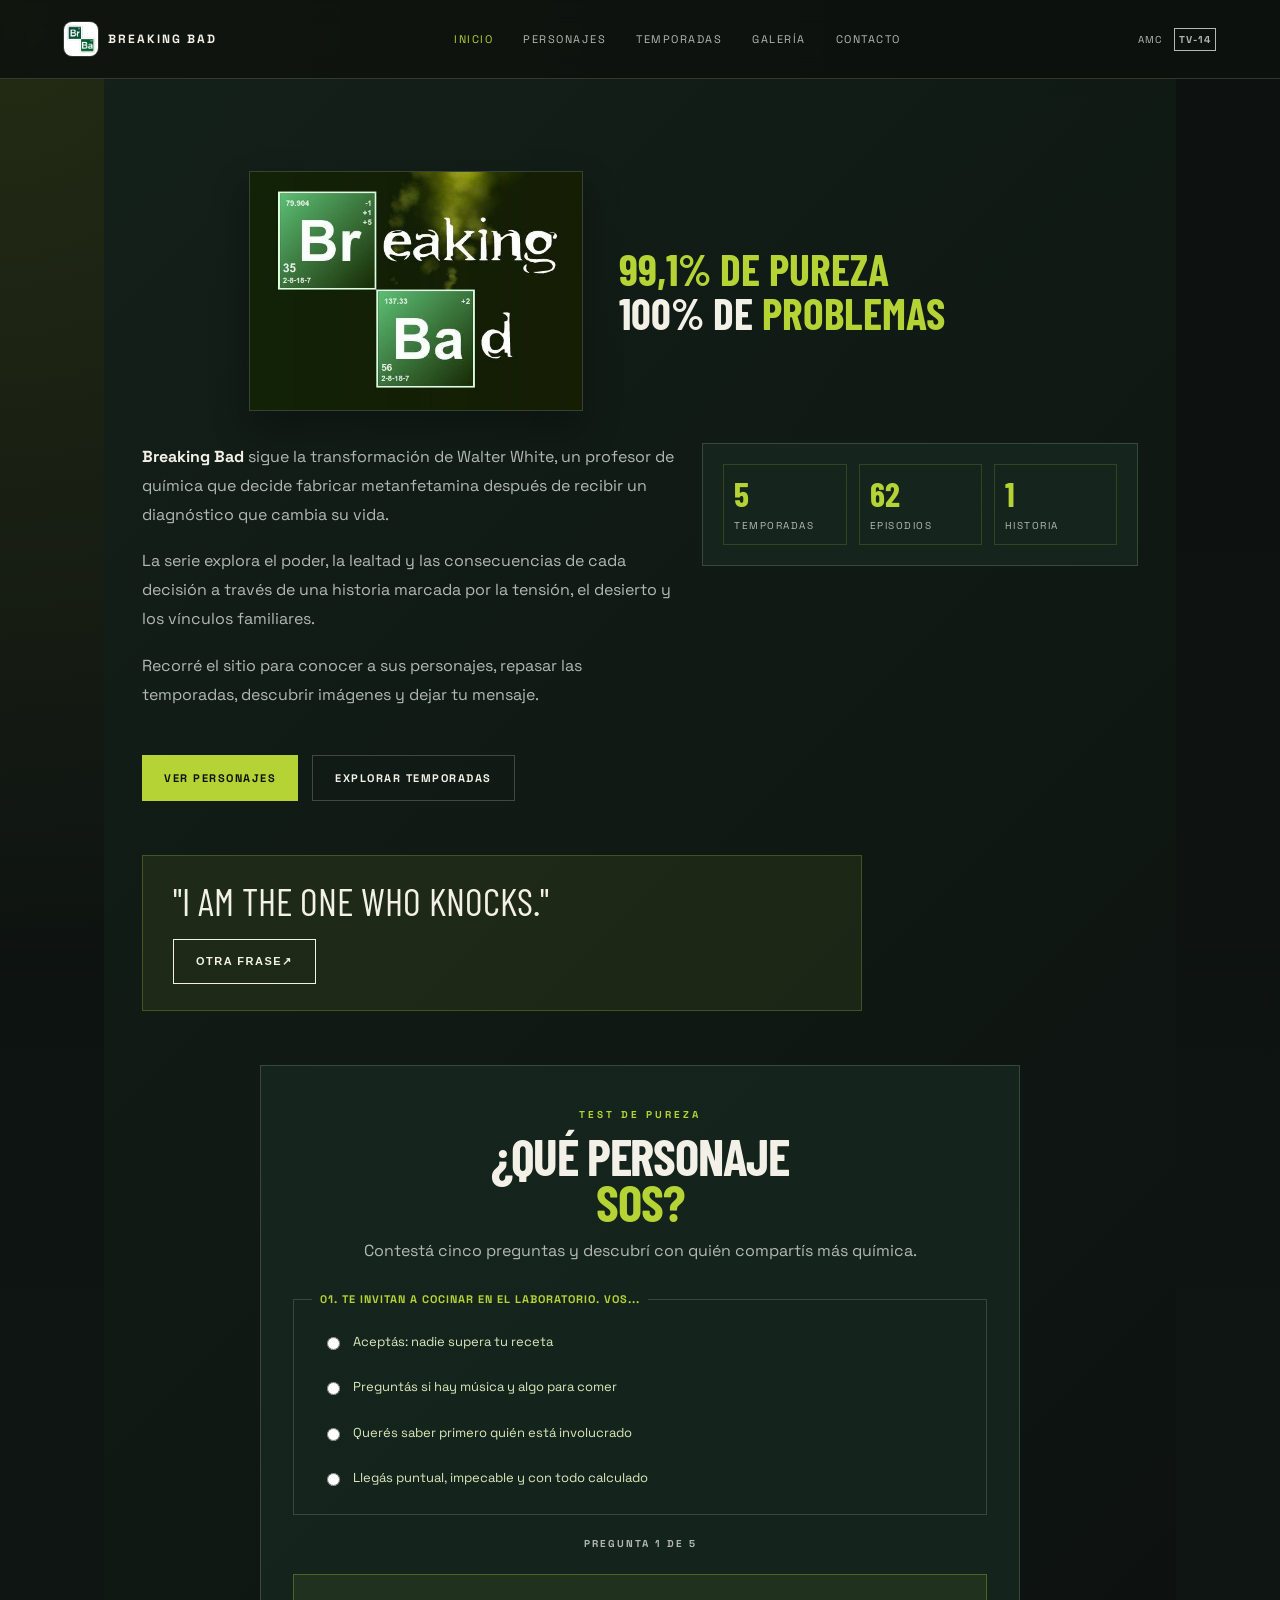
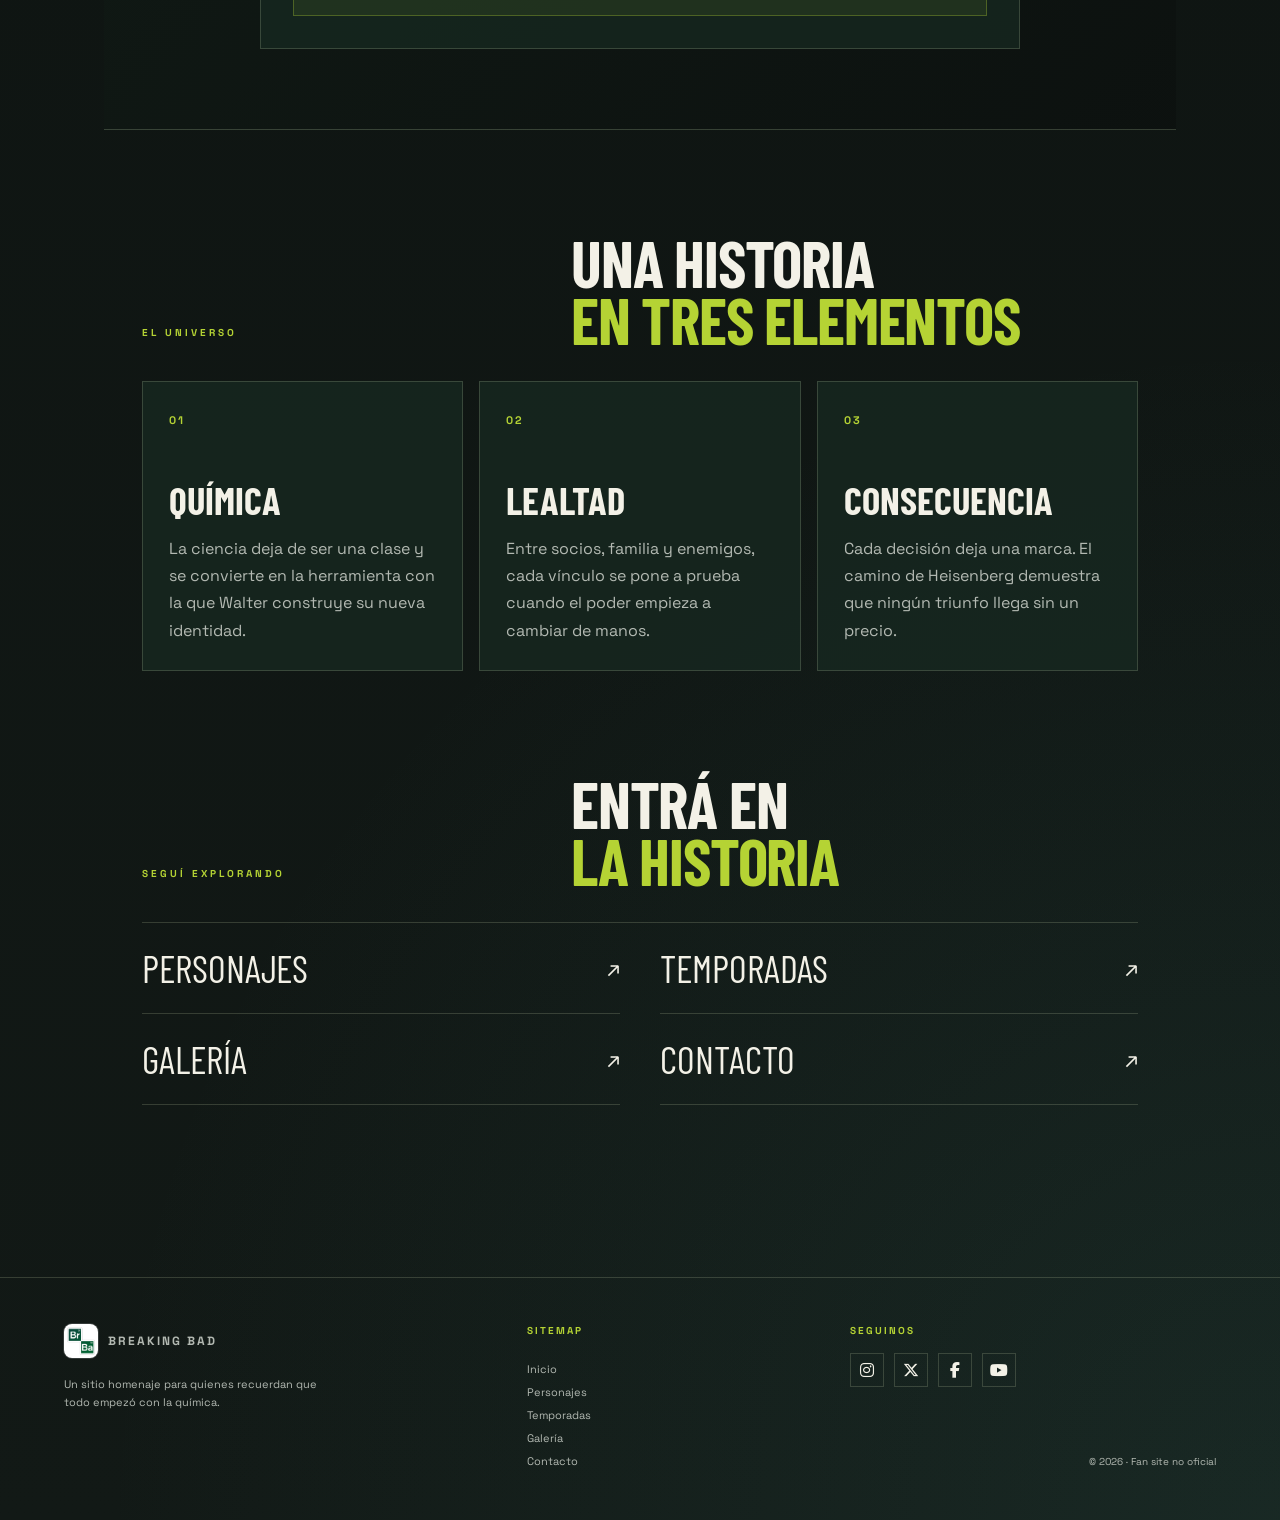
==== index.html @ 9c495417 "Actualizar sitio Breaking Bad" ====
<!DOCTYPE html>
<html lang="es">
<head>
  <meta charset="UTF-8">
  <meta name="viewport" content="width=device-width, initial-scale=1.0">
  <meta name="description" content="Sitio fan de Breaking Bad con información, temporadas y galería.">
  <title>Breaking Bad</title>
  <link rel="icon" type="image/jfif" href="img/Breaking Bad Favicon.jfif">
  <link rel="stylesheet" href="https://cdnjs.cloudflare.com/ajax/libs/font-awesome/6.5.2/css/all.min.css">
  <link rel="preconnect" href="https://fonts.googleapis.com">
  <link rel="preconnect" href="https://fonts.gstatic.com" crossorigin>
  <link href="https://fonts.googleapis.com/css2?family=Barlow+Condensed:wght@400;500;600;700;800&family=Space+Grotesk:wght@400;500;600;700&display=swap" rel="stylesheet">
  <link rel="stylesheet" href="css/style.css?v=04b9e2a">
</head>
<body>
  <header class="site-header">
    <a class="brand" href="index.html" aria-label="Breaking Bad, inicio">
      <img class="brand-mark" src="img/Breaking Bad Favicon.jfif" alt="Breaking Bad icono">
      <span>BREAKING BAD</span>
    </a>
    <nav class="main-nav" aria-label="Navegación principal">
      <a class="active" href="index.html">Inicio</a>
      <a href="personajes.html">Personajes</a>
      <a href="temporadas.html">Temporadas</a>
      <a href="galeria.html">Galería</a>
      <a href="contacto.html">Contacto</a>
    </nav>
    <span class="classification">AMC <b>TV-14</b></span>
  </header>

  <main class="page-shell">
    <section class="content-section home-intro">
      <div class="section-heading">
        <div class="home-title-row">
          <img class="home-title-logo" src="img/Breaking Bad Logo.jfif" alt="Logo de Breaking Bad">
          <div>
            <h1><span class="home-title-line home-title-accent">99,1% de pureza</span><span class="home-title-line">100% de <span>problemas</span></span></h1>
          </div>
        </div>
      </div>

      <div class="story-grid">
        <div>
          <p><strong>Breaking Bad</strong> sigue la transformación de Walter White, un profesor de química que decide fabricar metanfetamina después de recibir un diagnóstico que cambia su vida.</p>
          <p>La serie explora el poder, la lealtad y las consecuencias de cada decisión a través de una historia marcada por la tensión, el desierto y los vínculos familiares.</p>
          <p>Recorré el sitio para conocer a sus personajes, repasar las temporadas, descubrir imágenes y dejar tu mensaje.</p>
        </div>
        <div class="stats-box">
          <div><strong>5</strong><span>Temporadas</span></div>
          <div><strong>62</strong><span>Episodios</span></div>
          <div><strong>1</strong><span>Historia</span></div>
        </div>
      </div>

      <div class="hero-actions">
        <a class="button button-primary" href="personajes.html">Ver personajes</a>
        <a class="button button-secondary" href="temporadas.html">Explorar temporadas</a>
      </div>

      <div class="quote-box home-quote" aria-live="polite">
        <p id="quote-text">"I am the one who knocks."</p>
        <button class="button button-outline" id="quote-button" type="button">Otra frase <span aria-hidden="true">↗</span></button>
      </div>

      <div class="quiz-box" id="character-quiz">
        <div class="quiz-heading">
          <p class="section-label">Test de pureza</p>
          <h2>¿Qué personaje<br><em>sos?</em></h2>
          <p>Contestá cinco preguntas y descubrí con quién compartís más química.</p>
        </div>
        <form id="quiz-form">
          <fieldset class="quiz-question is-active">
            <legend>01. Te invitan a cocinar en el laboratorio. Vos...</legend>
            <label><input type="radio" name="q1" value="Walter"> Aceptás: nadie supera tu receta</label>
            <label><input type="radio" name="q1" value="Jesse"> Preguntás si hay música y algo para comer</label>
            <label><input type="radio" name="q1" value="Skyler"> Querés saber primero quién está involucrado</label>
            <label><input type="radio" name="q1" value="Gus"> Llegás puntual, impecable y con todo calculado</label>
          </fieldset>

          <fieldset class="quiz-question">
            <legend>02. La policía está cerca. Tu reacción es...</legend>
            <label><input type="radio" name="q2" value="Walter"> Improvisar una explicación brillante</label>
            <label><input type="radio" name="q2" value="Jesse"> Entrar en pánico y decir “¡correr!”</label>
            <label><input type="radio" name="q2" value="Saul"> Llamar a tu abogado de confianza</label>
            <label><input type="radio" name="q2" value="Mike"> Revisar la salida más segura</label>
          </fieldset>

          <fieldset class="quiz-question">
            <legend>03. Tu socio se manda una importante. Vos...</legend>
            <label><input type="radio" name="q3" value="Walter"> Le explicás exactamente dónde se equivocó</label>
            <label><input type="radio" name="q3" value="Jesse"> Te enojás, pero igual lo bancás</label>
            <label><input type="radio" name="q3" value="Skyler"> Le exigís que diga toda la verdad</label>
            <label><input type="radio" name="q3" value="Mike"> Decís “no más medias tintas” y actuás</label>
          </fieldset>

          <fieldset class="quiz-question">
            <legend>04. Elegí tu frase para entrar en escena...</legend>
            <label><input type="radio" name="q4" value="Walter"> “Say my name.”</label>
            <label><input type="radio" name="q4" value="Jesse"> “Yeah, science!”</label>
            <label><input type="radio" name="q4" value="Saul"> “Better call Saul.”</label>
            <label><input type="radio" name="q4" value="Gus"> “I am the one who knocks.”</label>
          </fieldset>

          <fieldset class="quiz-question">
            <legend>05. ¿Qué no puede faltar en tu día?</legend>
            <label><input type="radio" name="q5" value="Walter"> Un desafío digno de mi inteligencia</label>
            <label><input type="radio" name="q5" value="Jesse"> Un amigo que no me deje solo</label>
            <label><input type="radio" name="q5" value="Skyler"> Tener todo bajo control en casa</label>
            <label><input type="radio" name="q5" value="Mike"> Un café y cero sorpresas</label>
          </fieldset>
        </form>
        <p class="quiz-progress" id="quiz-progress">Pregunta 1 de 5</p>
        <div class="quiz-result" id="quiz-result" aria-live="polite" hidden></div>
      </div>
    </section>

    <section class="content-section home-world" aria-labelledby="world-title">
      <div class="section-heading">
        <p class="section-label">El universo</p>
        <h2 id="world-title">Una historia<br><em>en tres elementos</em></h2>
      </div>
      <div class="world-grid">
        <article class="world-card">
          <span class="world-number">01</span>
          <h3>Química</h3>
          <p>La ciencia deja de ser una clase y se convierte en la herramienta con la que Walter construye su nueva identidad.</p>
        </article>
        <article class="world-card">
          <span class="world-number">02</span>
          <h3>Lealtad</h3>
          <p>Entre socios, familia y enemigos, cada vínculo se pone a prueba cuando el poder empieza a cambiar de manos.</p>
        </article>
        <article class="world-card">
          <span class="world-number">03</span>
          <h3>Consecuencia</h3>
          <p>Cada decisión deja una marca. El camino de Heisenberg demuestra que ningún triunfo llega sin un precio.</p>
        </article>
      </div>
    </section>

    <section class="content-section home-explore" aria-labelledby="explore-title">
      <div class="section-heading">
        <p class="section-label">Seguí explorando</p>
        <h2 id="explore-title">Entrá en<br><em>la historia</em></h2>
      </div>
      <div class="explore-grid">
        <a class="explore-link" href="personajes.html"><span>Personajes</span><b aria-hidden="true">↗</b></a>
        <a class="explore-link" href="temporadas.html"><span>Temporadas</span><b aria-hidden="true">↗</b></a>
        <a class="explore-link" href="galeria.html"><span>Galería</span><b aria-hidden="true">↗</b></a>
        <a class="explore-link" href="contacto.html"><span>Contacto</span><b aria-hidden="true">↗</b></a>
      </div>
    </section>
  </main>

  <footer class="site-footer">
    <div class="footer-brand">
      <a class="brand" href="index.html"><img class="brand-mark" src="img/Breaking Bad Favicon.jfif" alt="Breaking Bad icono"><span>BREAKING BAD</span></a>
      <p>Un sitio homenaje para quienes recuerdan que todo empezó con la química.</p>
    </div>
    <nav class="footer-sitemap" aria-label="Mapa del sitio">
      <p class="footer-title">Sitemap</p>
      <a href="index.html">Inicio</a>
      <a href="personajes.html">Personajes</a>
      <a href="temporadas.html">Temporadas</a>
      <a href="galeria.html">Galería</a>
      <a href="contacto.html">Contacto</a>
    </nav>
    <div class="footer-social">
      <p class="footer-title">Seguinos</p>
      <div class="social-links">
        <a href="https://www.instagram.com/" aria-label="Instagram" target="_blank" rel="noreferrer"><i class="fa-brands fa-instagram" aria-hidden="true"></i></a>
        <a href="https://x.com/" aria-label="X" target="_blank" rel="noreferrer"><i class="fa-brands fa-x-twitter" aria-hidden="true"></i></a>
        <a href="https://www.facebook.com/" aria-label="Facebook" target="_blank" rel="noreferrer"><i class="fa-brands fa-facebook-f" aria-hidden="true"></i></a>
        <a href="https://www.youtube.com/" aria-label="YouTube" target="_blank" rel="noreferrer"><i class="fa-brands fa-youtube" aria-hidden="true"></i></a>
      </div>
    </div>
    <small>© 2026 · Fan site no oficial</small>
  </footer>
  <script src="js/base.js"></script>
</body>
</html>
---- css/style.css ----
:root {
	--ink: #0d120f;
	--forest: #132019;
	--panel: #182a22;
	--acid: #b5d334;
	--yellow: #e0b943;
	--teal: #4b9b8c;
	--copper: #bd7048;
	--mint: #dce8ba;
	--paper: #f3f1e7;
	--muted: #b3b9b2;
	--line: rgba(220, 232, 186, .18);
	--shadow: rgba(0, 0, 0, .35);
}

* { box-sizing: border-box; }
html { scroll-behavior: smooth; }
body {
	margin: 0;
	font-family: "Space Grotesk", sans-serif;
	background:
		radial-gradient(circle at top left, rgba(181, 211, 52, .14), transparent 28%),
		radial-gradient(circle at bottom right, rgba(75, 155, 140, .12), transparent 35%),
		linear-gradient(180deg, #0c110f 0%, #121916 100%);
	color: var(--paper);
}
a { color: inherit; text-decoration: none; }
img { max-width: 100%; display: block; }
.site-header {
	position: sticky;
	top: 0;
	z-index: 10;
	display: flex;
	align-items: center;
	justify-content: space-between;
	padding: 22px 5vw;
	background: rgba(13, 18, 15, .86);
	backdrop-filter: blur(12px);
	border-bottom: 1px solid var(--line);
}
.brand { display: flex; align-items: center; gap: 10px; font-size: 12px; font-weight: 700; letter-spacing: 2px; }
.brand-mark {
	display: block;
	width: 34px;
	height: 34px;
	object-fit: cover;
	border-radius: 8px;
	box-shadow: 0 0 0 1px rgba(255,255,255,.15);
	background: var(--acid);
}
.main-nav { display: flex; gap: 30px; align-items: center; }
.main-nav a {
	color: var(--muted);
	font-size: 11px;
	text-transform: uppercase;
	letter-spacing: 1.5px;
	transition: .2s ease;
}
.main-nav a:hover, .main-nav .active { color: var(--acid); }
.classification {
	color: var(--muted);
	font-size: 10px;
	letter-spacing: 1px;
}
.classification b {
	padding: 4px;
	margin-left: 8px;
	border: 1px solid var(--muted);
}
.page-shell {
	max-width: 1200px;
	margin: 0 auto;
	padding: 0 5vw 80px;
}
.hero {
	display: grid;
	grid-template-columns: 1.5fr .8fr;
	gap: 34px;
	align-items: center;
	padding: 72px 0 60px;
	min-height: 70vh;
}
.home-hero {
	position: relative;
	overflow: hidden;
	background: linear-gradient(135deg, rgba(18, 25, 22, 0.78), rgba(18, 25, 22, 0.42));
	border: 1px solid var(--line);
	padding: 52px 38px;
	margin-top: 34px;
	box-shadow: 0 30px 60px rgba(0, 0, 0, .2);
}
.home-hero::before {
	content: "";
	position: absolute;
	inset: 0;
	background: url("../img/Breaking Bad Logo.jfif") center/cover no-repeat;
	opacity: .45;
	mix-blend-mode: screen;
}
.home-hero > * { position: relative; z-index: 1; }
.hero-copy-block { max-width: 640px; }
.eyebrow, .section-label {
	display: flex;
	align-items: center;
	gap: 12px;
	color: var(--acid);
	font-size: 10px;
	font-weight: 700;
	letter-spacing: 3px;
	text-transform: uppercase;
}
.eyebrow span, .section-label span {
	display: inline-block;
	width: 34px;
	height: 1px;
	background: var(--acid);
}
.hero-logo {
	max-width: 520px;
	margin: 18px 0 10px;
	filter: drop-shadow(0 12px 22px rgba(181, 211, 52, .18));
}
h1, h2, h3 { margin: 0; font-family: "Barlow Condensed", sans-serif; text-transform: uppercase; }
h1 {
	font-size: clamp(44px, 6vw, 78px);
	line-height: .9;
	letter-spacing: -1.5px;
	margin-bottom: 14px;
}
h2 {
	font-size: clamp(42px, 5vw, 74px);
	line-height: .9;
	letter-spacing: -1.2px;
}
.lead {
	max-width: 560px;
	color: var(--mint);
	font-size: 17px;
	line-height: 1.7;
	margin: 0;
}
.hero-actions { display: flex; flex-wrap: wrap; gap: 14px; margin-top: 28px; }
.button {
	display: inline-flex;
	align-items: center;
	justify-content: center;
	padding: 15px 22px;
	font-size: 11px;
	font-weight: 700;
	letter-spacing: 1.5px;
	text-transform: uppercase;
	transition: .22s ease;
}
.button-primary { background: var(--acid); color: var(--ink); }
.button-primary:hover { background: var(--paper); transform: translateY(-2px); }
.button-secondary {
	background: transparent;
	color: var(--paper);
	border: 1px solid rgba(255,255,255,.2);
}
.button-secondary:hover { border-color: var(--acid); color: var(--acid); }
.hero-panel {
	display: grid;
	gap: 16px;
}
.panel-badge {
	display: flex;
	flex-direction: column;
	padding: 18px 20px;
	width: fit-content;
	background: rgba(181, 211, 52, .08);
	border: 1px solid rgba(181, 211, 52, .4);
	color: var(--acid);
	font-family: "Barlow Condensed", sans-serif;
	font-size: 40px;
	line-height: .9;
	transform: rotate(-8deg);
}
.panel-badge span {
	font-size: 10px;
	letter-spacing: 3px;
	text-transform: uppercase;
	margin-top: 8px;
}
.panel-card {
	padding: 22px 20px;
	background: rgba(19, 32, 25, .86);
	border: 1px solid var(--line);
	box-shadow: 0 18px 35px rgba(0,0,0,.18);
}
.panel-kicker {
	margin: 0 0 10px;
	color: var(--acid);
	font-size: 10px;
	letter-spacing: 2px;
	text-transform: uppercase;
}
.panel-card p:last-child {
	margin: 0;
	color: var(--muted);
	line-height: 1.7;
}
.content-section {
	padding: 92px 0 0;
}
.section-heading {
	display: grid;
	grid-template-columns: 1fr 1.4fr;
	align-items: end;
	gap: 24px;
	margin-bottom: 32px;
}
.section-heading h2 { margin-top: 12px; }
.contact-form-section .section-heading {
	display: block;
	text-align: center;
}
.contact-form-section .section-label {
	justify-content: center;
}
.contact-form-section .section-heading h2 {
	max-width: 760px;
	margin-right: auto;
	margin-left: auto;
}
.home-intro {
	position: relative;
	overflow: hidden;
	padding: 92px 38px 80px;
	background: linear-gradient(135deg, rgba(19, 32, 25, .96), rgba(12, 17, 15, .96));
	border-bottom: 1px solid var(--line);
}
.home-intro > * { position: relative; z-index: 1; }
.home-intro .section-heading {
	display: block;
	max-width: 100%;
}
.home-intro h1 {
	max-width: 760px;
}
.home-title-row {
	display: flex;
	align-items: center;
	justify-content: center;
	gap: 36px;
	width: fit-content;
	max-width: 1120px;
	margin: 0 auto;
}
.home-title-row > div { min-width: 0; flex: 0 1 520px; }
.home-title-logo {
	width: min(420px, 40vw);
	height: 240px;
	object-fit: cover;
	border: 1px solid var(--line);
	box-shadow: 0 18px 35px rgba(0, 0, 0, .3);
}
.home-title-row h1 {
	color: var(--paper);
	margin: 0;
	max-width: 520px;
	font-size: clamp(34px, 3.4vw, 50px);
	line-height: 1.02;
	letter-spacing: 0;
}
.home-title-line {
	display: block;
}
.home-title-accent,
.home-title-line span {
	color: var(--acid);
}
.home-quote {
	max-width: 720px;
	margin-top: 54px;
}
.home-quote p {
	margin-bottom: 22px;
}
.quiz-box {
	max-width: 760px;
	margin: 54px auto 0;
	padding: 32px;
	background: rgba(24, 42, 34, .7);
	border: 1px solid var(--line);
}
.quiz-heading {
	margin-bottom: 28px;
	text-align: center;
}
.quiz-heading .section-label {
	justify-content: center;
}
.quiz-heading h2 {
	margin: 12px 0;
	font-size: clamp(34px, 4vw, 52px);
}
.quiz-heading > p:last-child {
	margin: 0;
	color: var(--muted);
	line-height: 1.7;
}
.quiz-question {
	display: none;
	gap: 9px;
	margin: 0 0 22px;
	padding: 18px;
	border: 1px solid var(--line);
}
.quiz-question.is-active {
	display: grid;
}
.quiz-question legend {
	padding: 0 8px;
	color: var(--acid);
	font-size: 11px;
	font-weight: 700;
	letter-spacing: 1px;
	text-transform: uppercase;
}
.quiz-question label {
	display: flex;
	align-items: center;
	gap: 10px;
	padding: 9px 10px;
	color: var(--mint);
	font-size: 13px;
	line-height: 1.4;
	cursor: pointer;
}
.quiz-question label:hover {
	background: rgba(181, 211, 52, .08);
	color: var(--paper);
}
.quiz-question input {
	accent-color: var(--acid);
}
.quiz-box > .button {
	border: 0;
}
.quiz-progress {
	margin: 0;
	color: var(--muted);
	font-size: 10px;
	font-weight: 700;
	letter-spacing: 2px;
	text-align: center;
	text-transform: uppercase;
}
.quiz-result {
	display: grid;
	gap: 8px;
	margin-top: 24px;
	padding: 20px;
	background: rgba(181, 211, 52, .08);
	border: 1px solid rgba(181, 211, 52, .3);
	text-align: center;
}
.quiz-result img {
	width: 180px;
	height: 220px;
	margin: 0 auto 8px;
	object-fit: cover;
	border: 1px solid var(--line);
	box-shadow: 0 18px 35px rgba(0, 0, 0, .3);
}
.quiz-result strong {
	color: var(--acid);
	font-family: "Barlow Condensed", sans-serif;
	font-size: 34px;
	text-transform: uppercase;
}
.quiz-result span {
	color: var(--mint);
	line-height: 1.6;
}
.quiz-result .button {
	justify-self: center;
	margin-top: 10px;
}
em { color: var(--acid); font-style: normal; }
.home-world, .home-explore { padding-left: 38px; padding-right: 38px; }
.world-grid { display: grid; grid-template-columns: repeat(3, minmax(0, 1fr)); gap: 16px; }
.world-card { min-height: 250px; padding: 26px; background: rgba(24, 42, 34, .7); border: 1px solid var(--line); transition: border-color .22s ease, transform .22s ease; }
.world-card:hover { border-color: var(--acid); transform: translateY(-3px); }
.world-number { color: var(--acid); font-size: 11px; font-weight: 700; letter-spacing: 2px; }
.world-card h3 { margin: 48px 0 12px; font-size: clamp(30px, 3vw, 44px); }
.world-card p { margin: 0; color: var(--muted); line-height: 1.7; }
.home-explore { padding-bottom: 92px; }
.explore-grid { display: grid; grid-template-columns: repeat(2, minmax(0, 1fr)); border-top: 1px solid var(--line); }
.explore-link { display: flex; align-items: center; justify-content: space-between; padding: 22px 0; border-bottom: 1px solid var(--line); color: var(--paper); font-family: "Barlow Condensed", sans-serif; font-size: clamp(28px, 3vw, 40px); text-transform: uppercase; transition: color .2s ease, padding .2s ease; }
.explore-link:nth-child(odd) { margin-right: 20px; }
.explore-link:nth-child(even) { margin-left: 20px; }
.explore-link:hover { padding-left: 10px; color: var(--acid); }
.explore-link b { font-family: "Space Grotesk", sans-serif; font-size: 22px; font-weight: 400; }
.story-grid {
	display: grid;
	grid-template-columns: 1.1fr .9fr;
	gap: 28px;
	align-items: start;
}
.story-grid p {
	margin: 0 0 18px;
	color: var(--muted);
	line-height: 1.8;
}
.story-grid strong { color: var(--paper); }
.contact-intro-section .section-heading {
	display: block;
	text-align: center;
}
.contact-intro-section .section-label {
	justify-content: center;
}
.contact-intro-section .story-grid {
	display: flex;
	flex-direction: column;
	align-items: center;
	text-align: center;
}
.contact-intro-section .story-grid > div:first-child {
	max-width: 760px;
}
.contact-stats {
	grid-template-columns: repeat(2, minmax(0, 1fr));
	width: min(100%, 420px);
	margin: 0 auto;
}
.contact-intro-section .contact-stats {
	grid-template-columns: repeat(2, minmax(0, 1fr));
}
.contact-stats div {
	min-width: 0;
	align-items: stretch;
	text-align: left;
}
.contact-stats div:last-child {
	align-items: flex-end;
	text-align: right;
}
.contact-form-section {
	padding-bottom: 92px;
}
.contact-form {
	max-width: 760px;
	margin-right: auto;
	margin-left: auto;
	padding: 28px;
	background: rgba(24, 42, 34, .7);
	border: 1px solid var(--line);
}
.form-fields {
	display: grid;
	gap: 10px;
}
.form-fields label {
	margin-top: 10px;
	color: var(--acid);
	font-size: 10px;
	font-weight: 700;
	letter-spacing: 1.5px;
	text-transform: uppercase;
}
.form-fields input,
.form-fields select,
.form-fields textarea {
	width: 100%;
	padding: 14px 15px;
	border: 1px solid var(--line);
	border-radius: 0;
	background: rgba(13, 18, 15, .8);
	color: var(--paper);
	font: inherit;
	font-size: 13px;
}
.form-fields input::placeholder,
.form-fields textarea::placeholder {
	color: rgba(179, 185, 178, .7);
}
.form-fields input:focus,
.form-fields select:focus,
.form-fields textarea:focus {
	outline: 1px solid var(--acid);
	border-color: var(--acid);
}
.form-fields textarea {
	resize: vertical;
}
.contact-form .button {
	margin-top: 24px;
	border: 0;
}
.stats-box {
	display: grid;
	grid-template-columns: repeat(3, minmax(0,1fr));
	gap: 12px;
	padding: 20px;
	background: rgba(24, 42, 34, .7);
	border: 1px solid var(--line);
}
.stats-box div {
	display: flex;
	flex-direction: column;
	align-items: flex-start;
	gap: 8px;
	padding: 12px 10px;
	border: 1px solid rgba(181, 211, 52, .18);
}
.stats-box strong {
	color: var(--acid);
	font-family: "Barlow Condensed", sans-serif;
	font-size: 34px;
	line-height: 1;
}
.stats-box span {
	color: var(--muted);
	font-size: 10px;
	letter-spacing: 1.5px;
	text-transform: uppercase;
}
.season-nav {
	display: flex;
	flex-wrap: wrap;
	gap: 12px;
	margin: 42px 0 28px;
}
.season-tab {
	font-family: inherit;
	padding: 13px 16px;
	border: 1px solid var(--line);
	background: transparent;
	color: var(--muted);
	font-size: 11px;
	font-weight: 700;
	letter-spacing: 1px;
	text-transform: uppercase;
	cursor: pointer;
	transition: .22s ease;
}
.season-tab:hover,
.season-tab:focus-visible,
.season-tab.active {
	border-color: var(--acid);
	background: var(--acid);
	color: var(--ink);
}
.season-panel {
	display: grid;
	grid-template-rows: 0fr;
	overflow: hidden;
	scroll-margin-top: 110px;
	transition: grid-template-rows .45s ease;
}
.season-panel.is-open {
	grid-template-rows: 1fr;
}
.season-panel-content {
	min-height: 0;
	width: 100%;
}
.season-entry {
	padding: 28px;
	background: rgba(24, 42, 34, .72);
	border: 1px solid var(--line);
	margin: 0;
}
.season-entry:hover {
	border-color: var(--acid);
	background: rgba(35, 57, 43, .88);
}
.season-entry h3 {
	margin: 10px 0 12px;
	font-size: clamp(28px, 3vw, 42px);
}
.season-entry p:last-child {
	max-width: 850px;
	margin: 0;
	color: var(--muted);
	line-height: 1.8;
}
.episode-grid {
	display: grid;
	grid-template-columns: repeat(2, minmax(0, 1fr));
	gap: 12px;
	margin-top: 28px;
}
.episode-card {
	padding: 18px;
	background: rgba(13, 18, 15, .42);
	border-left: 2px solid rgba(181, 211, 52, .35);
}
.episode-card span {
	color: var(--acid);
	font-size: 10px;
	font-weight: 700;
	letter-spacing: 1.5px;
	text-transform: uppercase;
}
.episode-card h4 {
	margin: 9px 0 7px;
	font-family: "Barlow Condensed", sans-serif;
	font-size: 25px;
	line-height: 1;
	text-transform: uppercase;
}
.episode-card p {
	margin: 0;
	color: var(--muted);
	font-size: 12px;
	line-height: 1.6;
}
.gallery-intro {
	max-width: 760px;
	margin: 0 0 34px;
	color: var(--muted);
	line-height: 1.8;
}
.gallery-intro strong { color: var(--paper); }
.gallery-grid {
	display: grid;
	grid-template-columns: repeat(4, minmax(0, 1fr));
	grid-auto-rows: 190px;
	gap: 14px;
}
.gallery-item {
	position: relative;
	min-width: 0;
	padding: 0;
	overflow: hidden;
	border: 1px solid var(--line);
	background: var(--panel);
	cursor: pointer;
	text-align: left;
}
.gallery-item-wide { grid-column: span 2; }
.gallery-item-tall { grid-row: span 2; }
.gallery-item::after {
	content: "";
	position: absolute;
	inset: 0;
	background: linear-gradient(180deg, transparent 45%, rgba(10, 16, 14, .86));
	transition: background .25s ease;
}
.gallery-item img {
	width: 100%;
	height: 100%;
	object-fit: contain;
	background: var(--ink);
	filter: grayscale(.35);
	transition: transform .45s ease, filter .45s ease;
}
.gallery-item:hover img, .gallery-item:focus-visible img {
	filter: grayscale(0);
	transform: scale(1.06);
}
.gallery-item:focus-visible { outline: 2px solid var(--acid); outline-offset: 3px; }
.lightbox {
	position: fixed;
	inset: 0;
	z-index: 30;
	display: grid;
	grid-template-columns: 70px minmax(0, 1fr) 70px;
	align-items: center;
	gap: 20px;
	padding: 40px 5vw;
	background: rgba(7, 11, 9, .94);
}
body.lightbox-open { overflow: hidden; }
.lightbox[hidden] { display: none; }
.lightbox-figure { grid-column: 2; margin: 0; text-align: center; }
.lightbox-figure img { width: auto; max-width: 100%; height: auto; max-height: 78vh; object-fit: contain; margin: auto; }
.lightbox-figure figcaption { margin-top: 16px; color: var(--paper); font-family: "Barlow Condensed", sans-serif; font-size: 28px; text-transform: uppercase; }
.lightbox-control, .lightbox-close {
	display: grid;
	place-items: center;
	width: 46px;
	height: 46px;
	border: 1px solid var(--line);
	background: rgba(24, 42, 34, .8);
	color: var(--paper);
	cursor: pointer;
	transition: border-color .2s ease, color .2s ease, background .2s ease;
}
.lightbox-control:hover, .lightbox-close:hover { border-color: var(--acid); background: var(--acid); color: var(--ink); }
.lightbox-prev { grid-column: 1; grid-row: 1; }
.lightbox-next { grid-column: 3; grid-row: 1; }
.lightbox-close { position: absolute; top: 24px; right: 5vw; }
.character-grid {
	display: grid;
	grid-template-columns: repeat(4, minmax(0, 1fr));
	gap: 16px;
}
.character-card {
	position: relative;
	height: 390px;
	overflow: hidden;
	background: var(--panel);
}
.character-card img {
	height: 100%;
	width: 100%;
	object-fit: cover;
	filter: grayscale(1);
	opacity: .72;
	transition: .45s ease;
}
.character-card:hover img { filter: grayscale(0); opacity: .9; transform: scale(1.04); }
.character-card:hover .card-overlay h3 { color: var(--acid); }
.character-card:hover .card-overlay p { color: var(--paper); }
.character-card::after {
	content: "";
	position: absolute;
	inset: 0;
	background: linear-gradient(180deg, transparent 38%, rgba(10, 16, 14, .94));
}
.card-overlay {
	position: absolute;
	bottom: 20px;
	left: 20px;
	right: 20px;
	z-index: 1;
}
.card-overlay span {
	color: var(--acid);
	font-size: 10px;
	letter-spacing: 2px;
	text-transform: uppercase;
}
.card-overlay h3 {
	font-size: clamp(30px, 3vw, 42px);
	line-height: .92;
	margin: 12px 0 10px;
}
.card-overlay p {
	margin: 0;
	color: var(--mint);
	font-size: 12px;
	line-height: 1.5;
}
.quote-section {
	display: grid;
	grid-template-columns: .9fr 1.1fr;
	gap: 28px;
	align-items: center;
	padding: 92px 0 48px;
}
.quote-section .section-label { color: var(--acid); }
.quote-box {
	padding: 26px 30px;
	background: rgba(181, 211, 52, 0.08);
	border: 1px solid rgba(181, 211, 52, .25);
}
.quote-box p {
	margin: 0 0 18px;
	font-family: "Barlow Condensed", sans-serif;
	font-size: clamp(26px, 3vw, 42px);
	line-height: 1;
	text-transform: uppercase;
}
.button-outline {
	border: 1px solid var(--paper);
	background: transparent;
	color: var(--paper);
}
.button-outline:hover {
	background: var(--paper);
	color: var(--ink);
}
.site-footer {
	display: grid;
	grid-template-columns: 1.5fr 1fr .7fr auto;
	gap: 42px;
	align-items: start;
	padding: 46px 5vw 52px;
	border-top: 1px solid var(--line);
	color: var(--muted);
}
.footer-brand p { max-width: 260px; margin: 18px 0 0; font-size: 11px; line-height: 1.6; }
.footer-title { margin: 0 0 16px; color: var(--acid); font-size: 10px; font-weight: 700; letter-spacing: 2px; text-transform: uppercase; }
.footer-sitemap { display: grid; gap: 9px; }
.footer-sitemap a { width: fit-content; font-size: 11px; transition: color .2s ease; }
.footer-sitemap a:hover { color: var(--acid); }
.social-links { display: flex; gap: 10px; }
.social-links a { display: grid; place-items: center; width: 34px; height: 34px; border: 1px solid var(--line); color: var(--paper); transition: border-color .2s ease, color .2s ease, transform .2s ease; }
.social-links a:hover { border-color: var(--acid); color: var(--acid); transform: translateY(-2px); }
.site-footer small { align-self: end; font-size: 10px; white-space: nowrap; }

@media (max-width: 900px) {
	.hero { grid-template-columns: 1fr; }
	.character-grid { grid-template-columns: repeat(2, minmax(0,1fr)); }
	.quote-section, .story-grid, .section-heading { grid-template-columns: 1fr; }
	.world-grid { grid-template-columns: 1fr; }
	.site-footer { grid-template-columns: 1fr 1fr; }
	.site-footer small { grid-column: 1 / -1; }
	.episode-grid { grid-template-columns: 1fr; }
	.gallery-grid { grid-template-columns: repeat(2, minmax(0, 1fr)); grid-auto-rows: 180px; }
	.gallery-item-wide { grid-column: span 2; }
	.lightbox { grid-template-columns: 44px minmax(0, 1fr) 44px; gap: 10px; padding: 30px 5vw; }
}

@media (max-width: 760px) {
	.site-header { padding: 18px 6vw; }
	.main-nav { display: none; }
	.classification { font-size: 8px; }
	.page-shell { padding: 0 6vw 60px; }
	.home-intro {
		padding: 58px 18px 54px;
	}
	.home-title-row { flex-direction: column; align-items: center; gap: 18px; }
	.home-title-logo { width: min(360px, 100%); height: auto; object-fit: contain; }
	.hero { padding-top: 32px; }
	.hero-logo { display: none; }
	.hero-actions { flex-direction: column; align-items: flex-start; }
	.stats-box { grid-template-columns: 1fr; }
	.character-grid { grid-template-columns: 1fr; }
	.character-card { height: 280px; }
	.home-world, .home-explore { padding-left: 18px; padding-right: 18px; }
	.explore-grid { grid-template-columns: 1fr; }
	.explore-link:nth-child(odd), .explore-link:nth-child(even) { margin-left: 0; margin-right: 0; }
	.site-footer { grid-template-columns: 1fr; gap: 28px; }
	.site-footer small { grid-column: auto; }
	.gallery-grid { grid-template-columns: 1fr; grid-auto-rows: 240px; }
	.gallery-item-wide, .gallery-item-tall { grid-column: auto; grid-row: auto; }
	.lightbox { grid-template-columns: 1fr 1fr; align-items: end; padding: 70px 6vw 30px; }
	.lightbox-figure { grid-column: 1 / -1; grid-row: 1; align-self: center; }
	.lightbox-prev { grid-column: 1; grid-row: 2; }
	.lightbox-next { grid-column: 2; grid-row: 2; justify-self: end; }
	.lightbox-close { right: 6vw; }
}
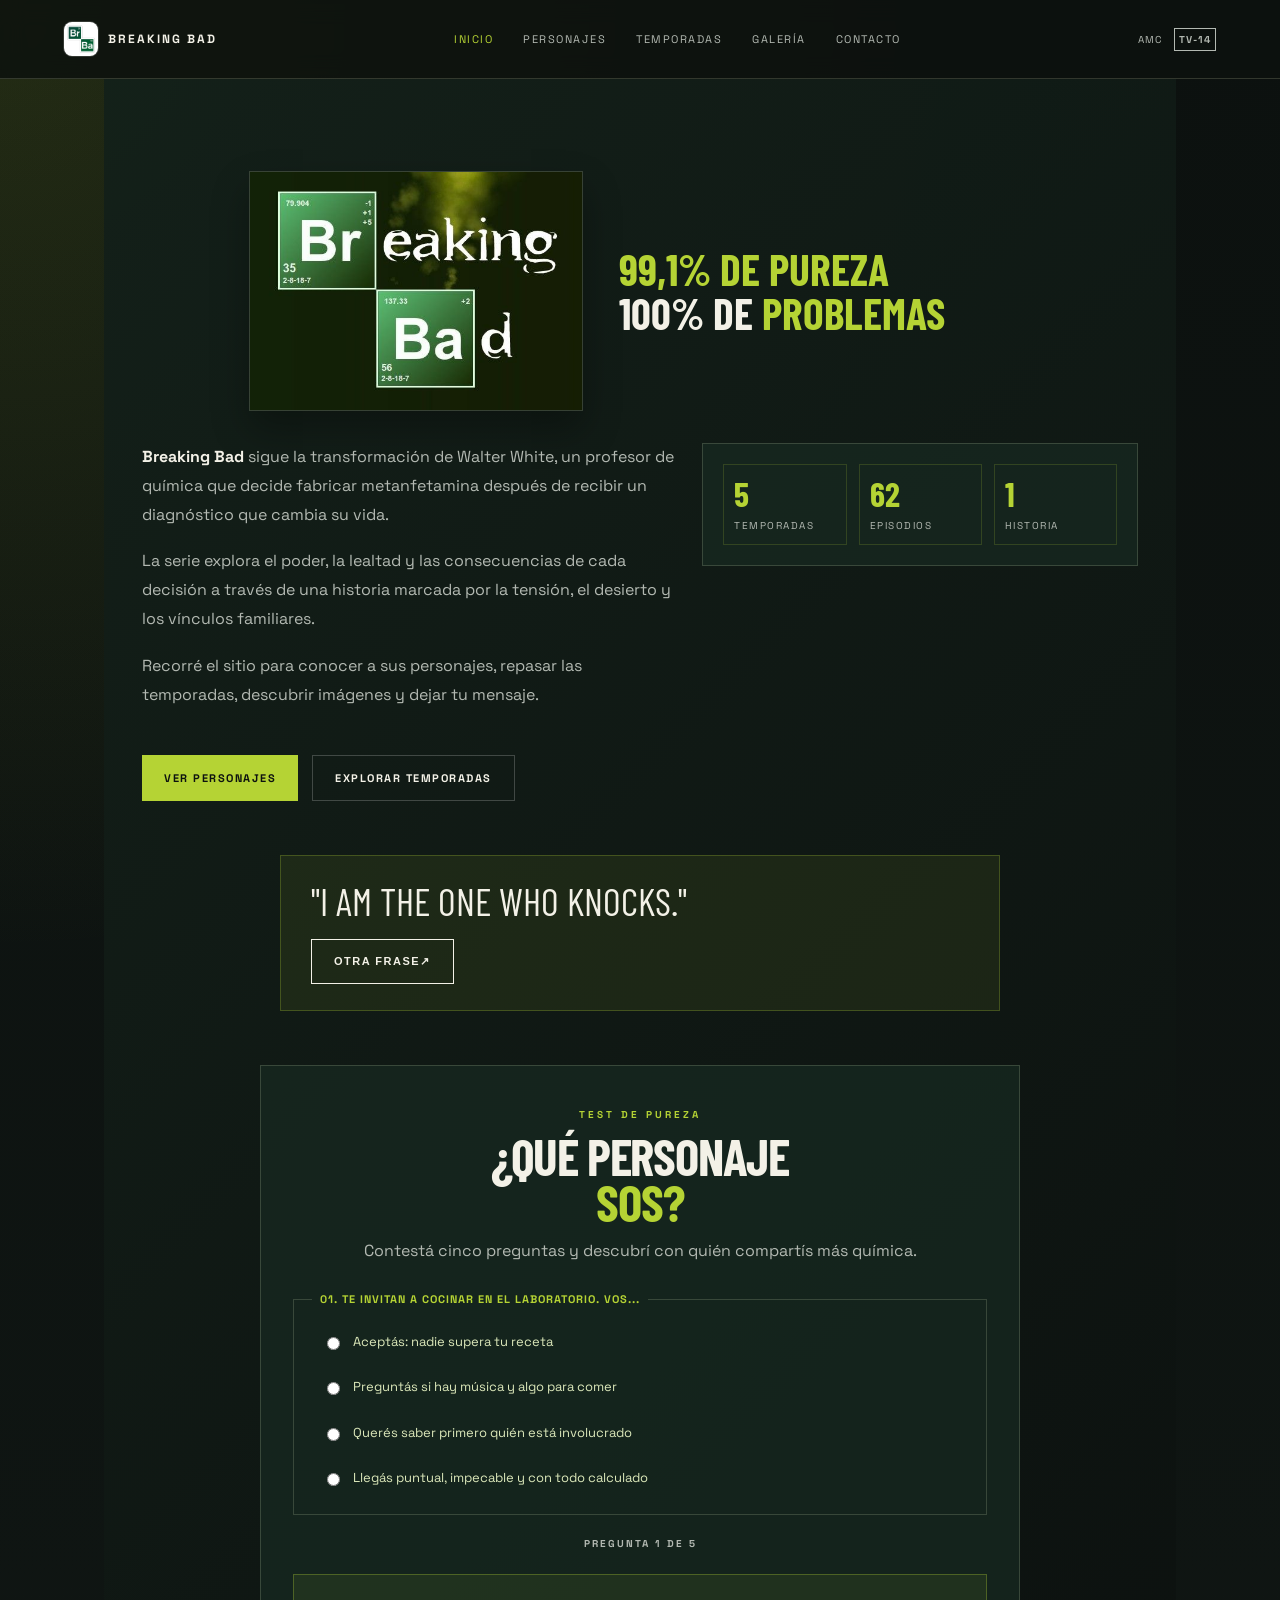
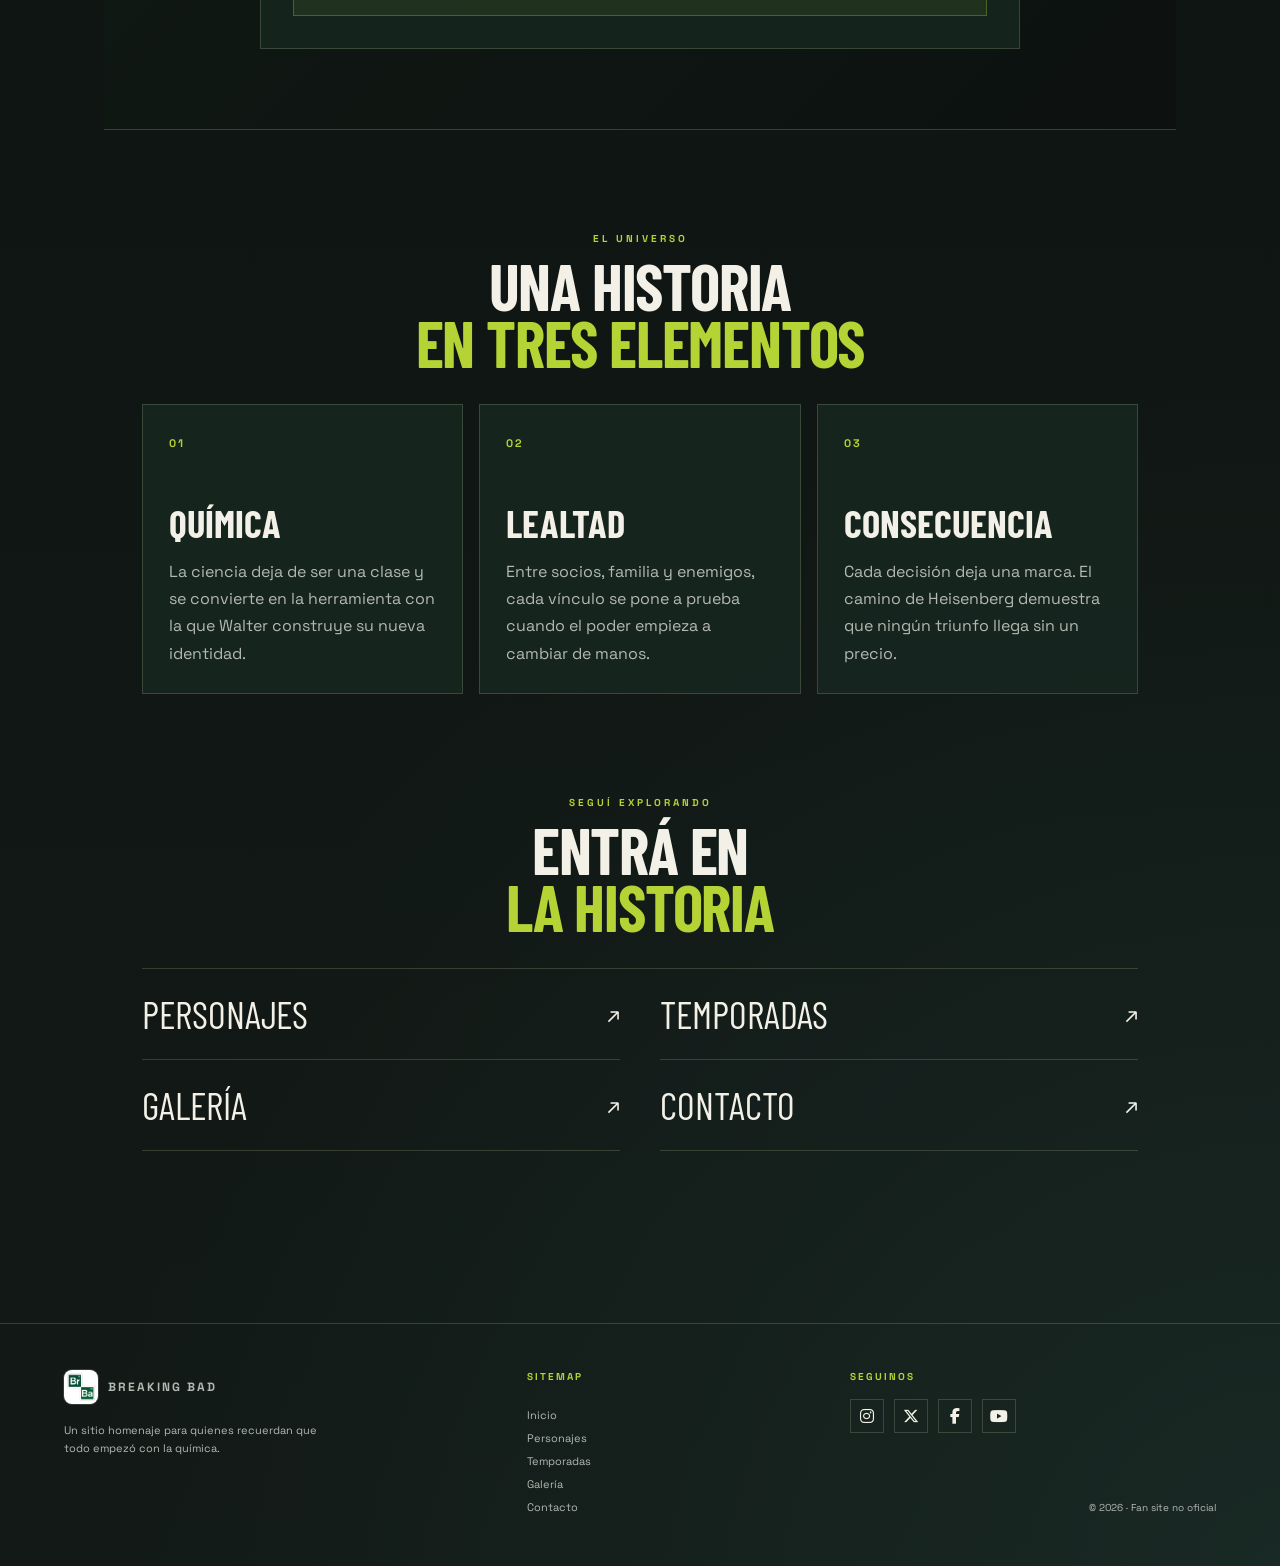
==== commit 42a3d9bb: "Actualizar version de estilos publicados" ====
--- a/index.html
+++ b/index.html
@@ -10,7 +10,7 @@
   <link rel="preconnect" href="https://fonts.googleapis.com">
   <link rel="preconnect" href="https://fonts.gstatic.com" crossorigin>
   <link href="https://fonts.googleapis.com/css2?family=Barlow+Condensed:wght@400;500;600;700;800&family=Space+Grotesk:wght@400;500;600;700&display=swap" rel="stylesheet">
-  <link rel="stylesheet" href="css/style.css?v=04b9e2a">
+  <link rel="stylesheet" href="css/style.css?v=b5649c9">
 </head>
 <body>
   <header class="site-header">
@@ -176,6 +176,6 @@
     </div>
     <small>© 2026 · Fan site no oficial</small>
   </footer>
-  <script src="js/base.js"></script>
+  <script src="js/base.js?v=9c49541"></script>
 </body>
 </html>
--- a/css/style.css
+++ b/css/style.css
@@ -272,7 +272,7 @@
 }
 .home-quote {
 	max-width: 720px;
-	margin-top: 54px;
+	margin: 54px auto 0;
 }
 .home-quote p {
 	margin-bottom: 22px;
@@ -380,6 +380,20 @@
 }
 em { color: var(--acid); font-style: normal; }
 .home-world, .home-explore { padding-left: 38px; padding-right: 38px; }
+.home-world .section-heading {
+	display: block;
+	text-align: center;
+}
+.home-world .section-label {
+	justify-content: center;
+}
+.home-explore .section-heading {
+	display: block;
+	text-align: center;
+}
+.home-explore .section-label {
+	justify-content: center;
+}
 .world-grid { display: grid; grid-template-columns: repeat(3, minmax(0, 1fr)); gap: 16px; }
 .world-card { min-height: 250px; padding: 26px; background: rgba(24, 42, 34, .7); border: 1px solid var(--line); transition: border-color .22s ease, transform .22s ease; }
 .world-card:hover { border-color: var(--acid); transform: translateY(-3px); }
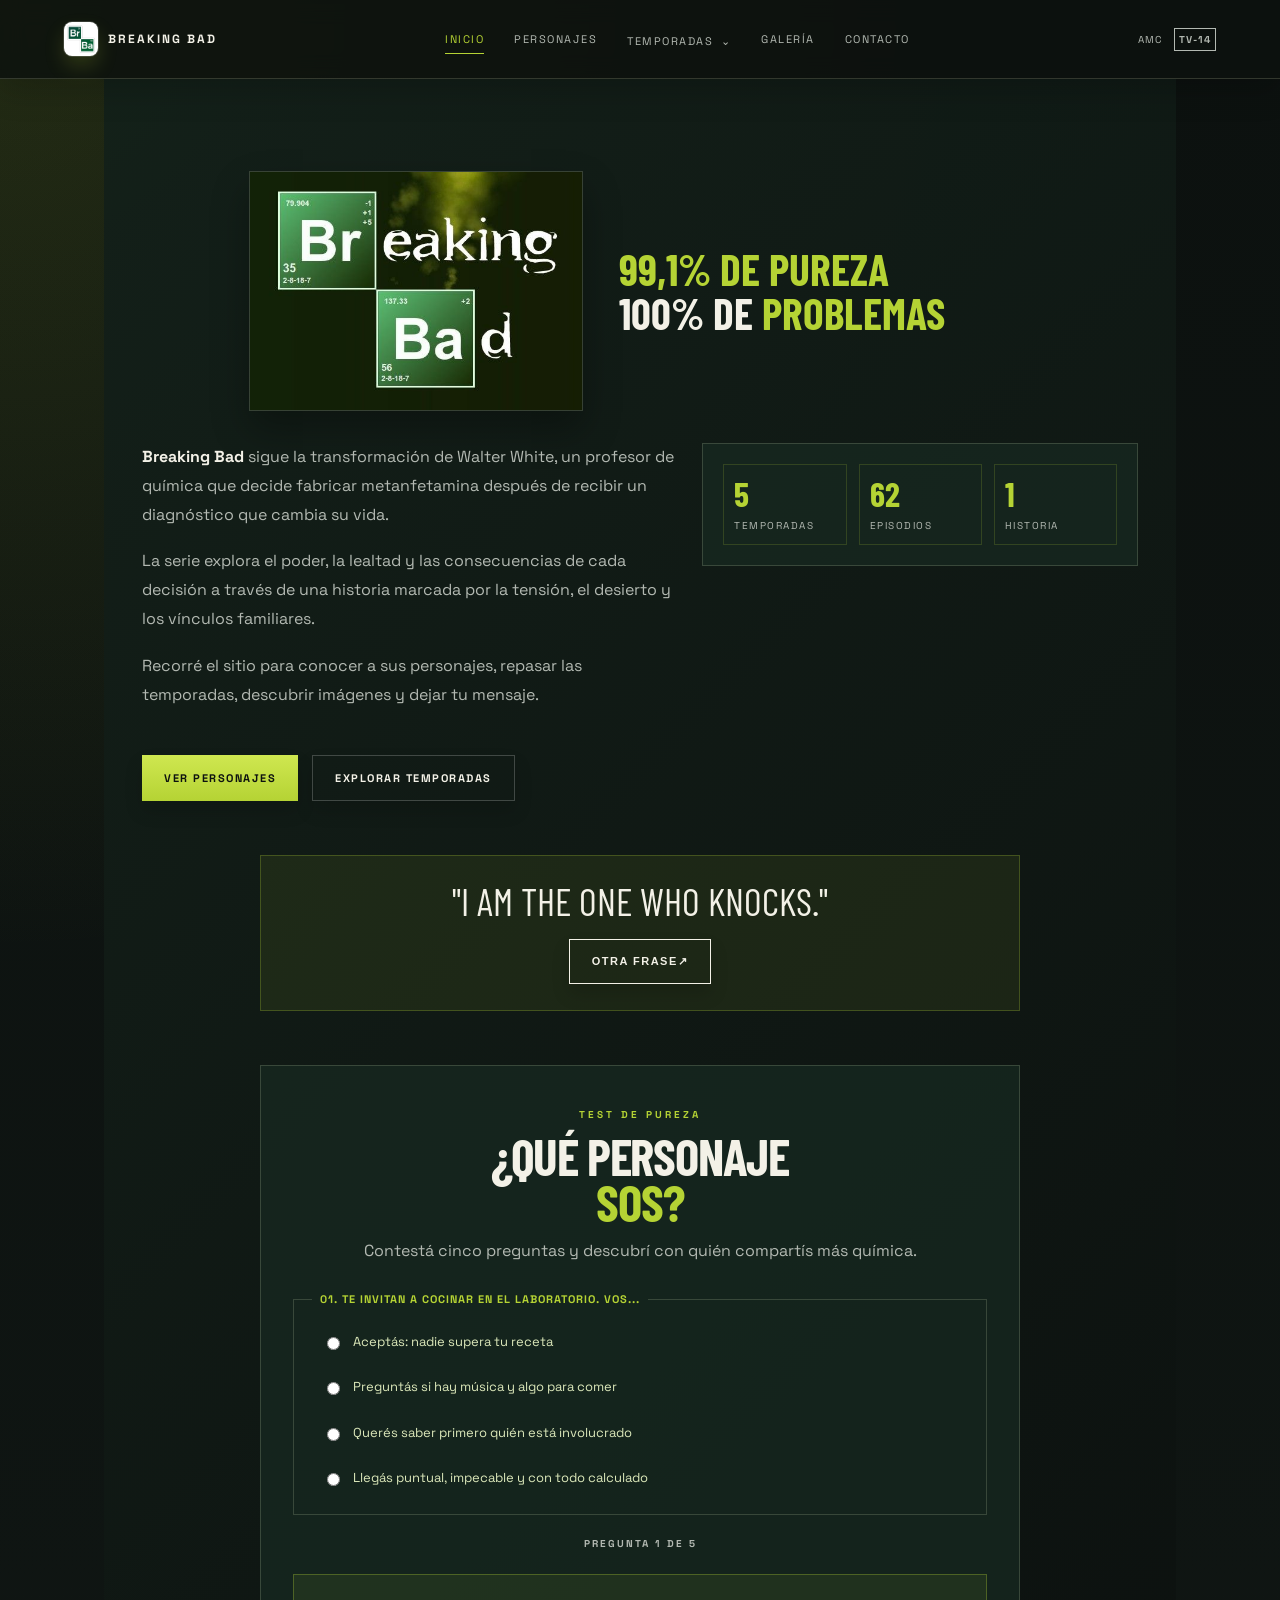
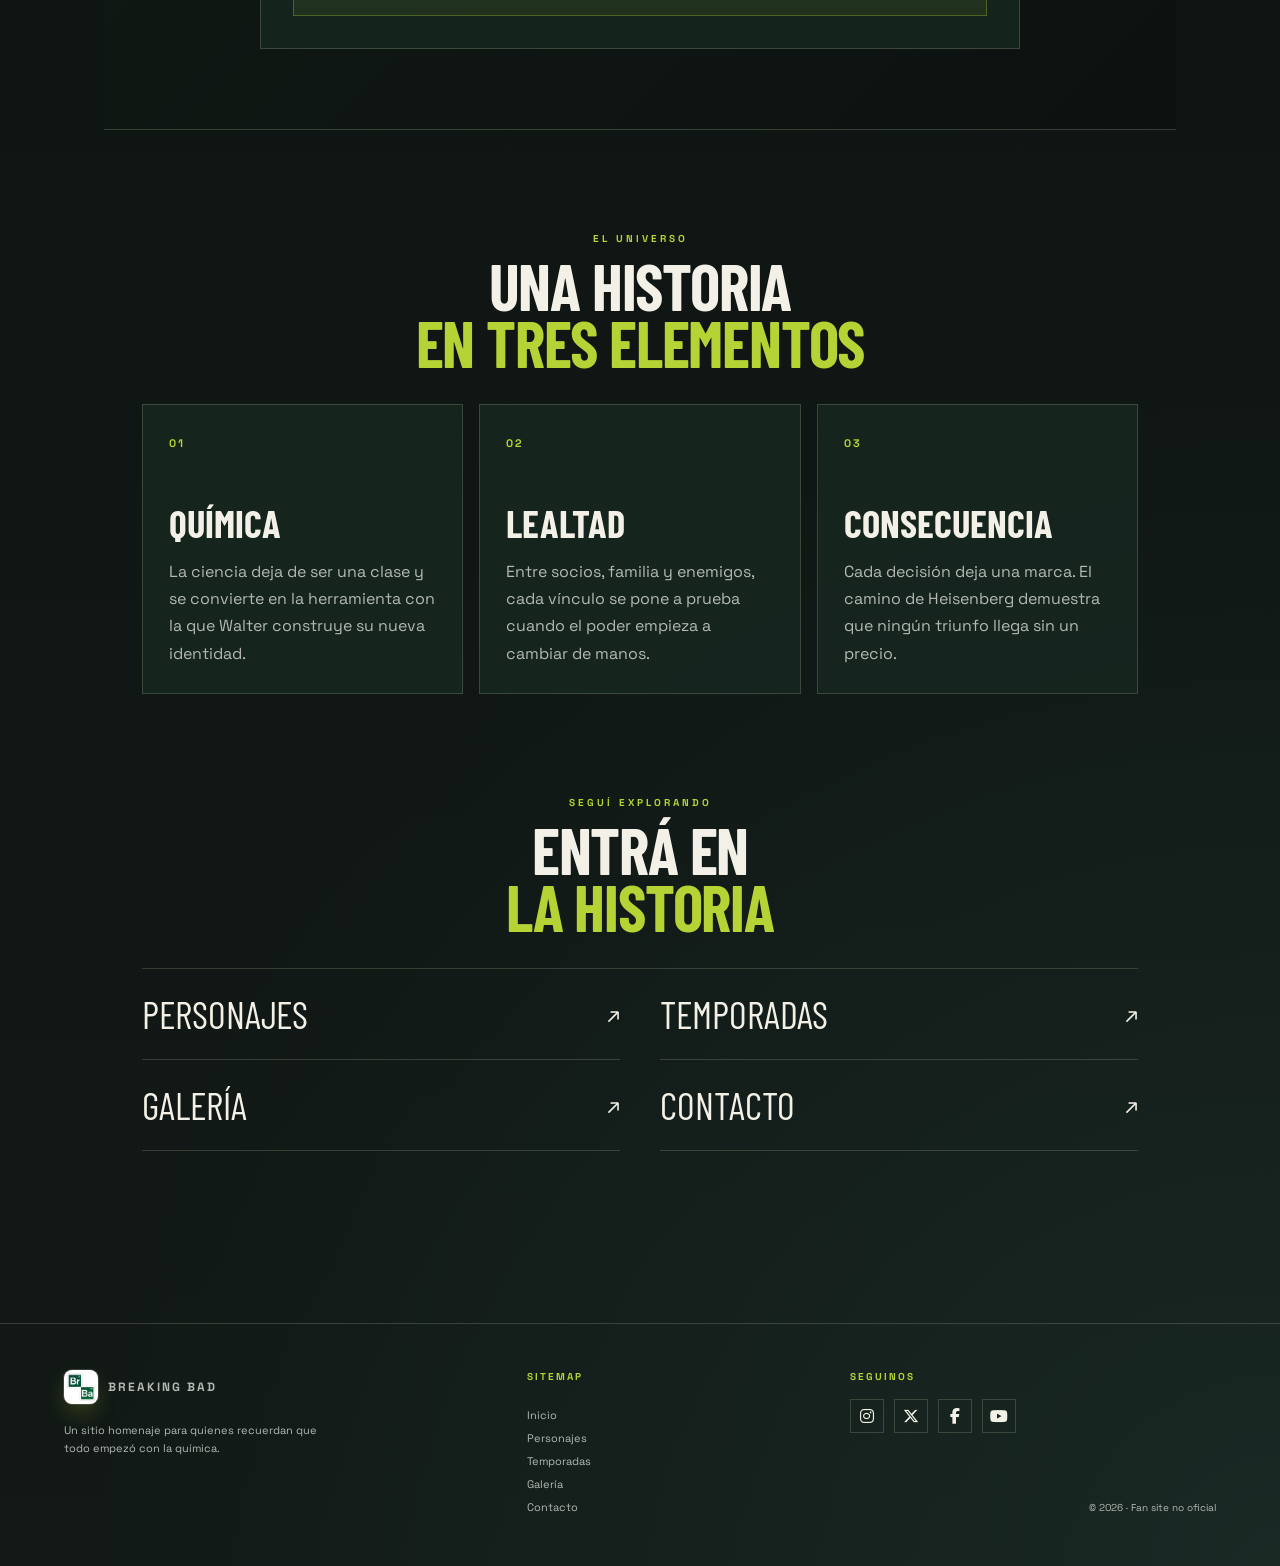
==== commit 11738dcf: "Agregar submenu de temporadas" ====
--- a/index.html
+++ b/index.html
@@ -18,10 +18,24 @@
       <img class="brand-mark" src="img/Breaking Bad Favicon.jfif" alt="Breaking Bad icono">
       <span>BREAKING BAD</span>
     </a>
-    <nav class="main-nav" aria-label="Navegación principal">
+    <button class="main-nav-toggle" type="button" aria-expanded="false" aria-controls="main-nav" aria-label="Abrir menú">
+      <span></span>
+      <span></span>
+      <span></span>
+    </button>
+    <nav class="main-nav" id="main-nav" aria-label="Navegación principal">
       <a class="active" href="index.html">Inicio</a>
       <a href="personajes.html">Personajes</a>
-      <a href="temporadas.html">Temporadas</a>
+      <div class="nav-dropdown">
+        <button class="nav-dropdown-toggle" type="button" aria-expanded="false" aria-haspopup="true">Temporadas <span aria-hidden="true">⌄</span></button>
+        <div class="nav-submenu">
+          <a href="temporadas.html?temporada=1">Temporada 1</a>
+          <a href="temporadas.html?temporada=2">Temporada 2</a>
+          <a href="temporadas.html?temporada=3">Temporada 3</a>
+          <a href="temporadas.html?temporada=4">Temporada 4</a>
+          <a href="temporadas.html?temporada=5">Temporada 5</a>
+        </div>
+      </div>
       <a href="galeria.html">Galería</a>
       <a href="contacto.html">Contacto</a>
     </nav>
--- a/css/style.css
+++ b/css/style.css
@@ -23,6 +23,7 @@
 		radial-gradient(circle at bottom right, rgba(75, 155, 140, .12), transparent 35%),
 		linear-gradient(180deg, #0c110f 0%, #121916 100%);
 	color: var(--paper);
+	overflow-x: hidden;
 }
 a { color: inherit; text-decoration: none; }
 img { max-width: 100%; display: block; }
@@ -33,30 +34,173 @@
 	display: flex;
 	align-items: center;
 	justify-content: space-between;
+	gap: 16px;
 	padding: 22px 5vw;
 	background: rgba(13, 18, 15, .86);
 	backdrop-filter: blur(12px);
 	border-bottom: 1px solid var(--line);
-}
-.brand { display: flex; align-items: center; gap: 10px; font-size: 12px; font-weight: 700; letter-spacing: 2px; }
+	box-shadow: 0 12px 32px rgba(0,0,0,.18);
+}
+.brand {
+	display: flex;
+	align-items: center;
+	gap: 10px;
+	font-size: 12px;
+	font-weight: 700;
+	letter-spacing: 2px;
+	transition: transform .2s ease;
+}
+.brand:hover { transform: translateY(-1px); }
 .brand-mark {
 	display: block;
 	width: 34px;
 	height: 34px;
 	object-fit: cover;
 	border-radius: 8px;
-	box-shadow: 0 0 0 1px rgba(255,255,255,.15);
+	box-shadow: 0 0 0 1px rgba(255,255,255,.15), 0 10px 20px rgba(181, 211, 52, .18);
 	background: var(--acid);
 }
-.main-nav { display: flex; gap: 30px; align-items: center; }
+.main-nav {
+	display: flex;
+	gap: 30px;
+	align-items: center;
+	justify-content: center;
+	flex: 1;
+}
+.nav-dropdown {
+	position: relative;
+}
+.nav-dropdown-toggle {
+	position: relative;
+	padding: 0;
+	border: 0;
+	background: none;
+	color: var(--muted);
+	font: inherit;
+	font-size: 11px;
+	text-transform: uppercase;
+	letter-spacing: 1.5px;
+	cursor: pointer;
+}
+.nav-dropdown-toggle span {
+	display: inline-block;
+	margin-left: 3px;
+	transition: transform .2s ease;
+}
+.nav-dropdown:hover .nav-dropdown-toggle span,
+.nav-dropdown:focus-within .nav-dropdown-toggle span,
+.nav-dropdown.is-open .nav-dropdown-toggle span { transform: rotate(180deg); }
+.nav-dropdown-toggle::after {
+	content: "";
+	position: absolute;
+	left: 0;
+	bottom: -8px;
+	width: calc(100% - 13px);
+	height: 1px;
+	background: var(--acid);
+	transform: scaleX(0);
+	transform-origin: left;
+	transition: transform .2s ease;
+}
+.nav-dropdown:hover .nav-dropdown-toggle::after,
+.nav-dropdown:focus-within .nav-dropdown-toggle::after,
+.nav-dropdown .nav-dropdown-toggle.active::after { transform: scaleX(1); }
+.nav-dropdown-toggle:hover,
+.nav-dropdown-toggle:focus-visible,
+.nav-dropdown-toggle.active { color: var(--acid); }
+.nav-submenu {
+	position: absolute;
+	top: calc(100% + 18px);
+	left: 50%;
+	display: grid;
+	gap: 2px;
+	min-width: 170px;
+	padding: 8px;
+	background: rgba(13, 18, 15, .98);
+	border: 1px solid var(--line);
+	box-shadow: 0 18px 35px rgba(0, 0, 0, .3);
+	opacity: 0;
+	visibility: hidden;
+	transform: translate(-50%, -6px);
+	transition: opacity .2s ease, transform .2s ease, visibility .2s ease;
+}
+.nav-submenu::before {
+	content: "";
+	position: absolute;
+	left: 0;
+	right: 0;
+	top: -18px;
+	height: 18px;
+}
+.nav-dropdown:hover .nav-submenu,
+.nav-dropdown:focus-within .nav-submenu,
+.nav-dropdown.is-open .nav-submenu {
+	opacity: 1;
+	visibility: visible;
+	transform: translate(-50%, 0);
+}
+.nav-submenu a {
+	padding: 10px 12px;
+	color: var(--muted);
+	font-size: 10px;
+	letter-spacing: 1px;
+	white-space: nowrap;
+}
+.nav-submenu a:hover,
+.nav-submenu a:focus-visible {
+	background: rgba(181, 211, 52, .12);
+	color: var(--acid);
+}
 .main-nav a {
+	position: relative;
 	color: var(--muted);
 	font-size: 11px;
 	text-transform: uppercase;
 	letter-spacing: 1.5px;
 	transition: .2s ease;
 }
+.main-nav a::after {
+	content: "";
+	position: absolute;
+	left: 0;
+	bottom: -8px;
+	width: 100%;
+	height: 1px;
+	background: var(--acid);
+	transform: scaleX(0);
+	transform-origin: left;
+	transition: transform .2s ease;
+}
+.main-nav a:hover::after, .main-nav .active::after { transform: scaleX(1); }
 .main-nav a:hover, .main-nav .active { color: var(--acid); }
+.main-nav-toggle {
+	display: none;
+	flex-direction: column;
+	justify-content: center;
+	gap: 5px;
+	width: 44px;
+	height: 44px;
+	padding: 0;
+	border: 1px solid var(--line);
+	background: rgba(24, 42, 34, .65);
+	cursor: pointer;
+	border-radius: 10px;
+	transition: border-color .2s ease, transform .2s ease;
+}
+.main-nav-toggle:hover {
+	border-color: var(--acid);
+	transform: translateY(-1px);
+}
+.main-nav-toggle span {
+	display: block;
+	height: 2px;
+	background: var(--paper);
+	border-radius: 999px;
+	transition: transform .2s ease, opacity .2s ease;
+}
+.main-nav-toggle[aria-expanded="true"] span:nth-child(1) { transform: translateY(7px) rotate(45deg); }
+.main-nav-toggle[aria-expanded="true"] span:nth-child(2) { opacity: 0; }
+.main-nav-toggle[aria-expanded="true"] span:nth-child(3) { transform: translateY(-7px) rotate(-45deg); }
 .classification {
 	color: var(--muted);
 	font-size: 10px;
@@ -150,9 +294,17 @@
 	letter-spacing: 1.5px;
 	text-transform: uppercase;
 	transition: .22s ease;
-}
-.button-primary { background: var(--acid); color: var(--ink); }
-.button-primary:hover { background: var(--paper); transform: translateY(-2px); }
+	box-shadow: 0 10px 18px rgba(0,0,0,.15);
+}
+.button-primary {
+	background: linear-gradient(180deg, #cfe750 0%, var(--acid) 100%);
+	color: var(--ink);
+}
+.button-primary:hover {
+	background: var(--paper);
+	transform: translateY(-2px);
+	box-shadow: 0 16px 28px rgba(181, 211, 52, .2);
+}
 .button-secondary {
 	background: transparent;
 	color: var(--paper);
@@ -271,13 +423,21 @@
 	color: var(--acid);
 }
 .home-quote {
-	max-width: 720px;
+	width: 100%;
+	max-width: 760px;
 	margin: 54px auto 0;
 }
 .home-quote p {
 	margin-bottom: 22px;
+	text-align: center;
+}
+.home-quote .button {
+	display: flex;
+	width: fit-content;
+	margin: 0 auto;
 }
 .quiz-box {
+	width: 100%;
 	max-width: 760px;
 	margin: 54px auto 0;
 	padding: 32px;
@@ -813,9 +973,77 @@
 }
 
 @media (max-width: 760px) {
-	.site-header { padding: 18px 6vw; }
-	.main-nav { display: none; }
-	.classification { font-size: 8px; }
+	.site-header {
+		position: relative;
+		padding: 18px 6vw;
+		flex-wrap: nowrap;
+		box-shadow: 0 8px 24px rgba(0,0,0,.22);
+	}
+	.brand {
+		flex: 1;
+		min-width: 0;
+	}
+	.main-nav-toggle {
+		display: flex;
+		margin-left: auto;
+	}
+	.main-nav {
+		display: none;
+		position: absolute;
+		left: 6vw;
+		right: 6vw;
+		top: calc(100% + 12px);
+		flex-direction: column;
+		align-items: flex-start;
+		gap: 14px;
+		padding: 12px 14px 14px;
+		background: rgba(13, 18, 15, .96);
+		border: 1px solid var(--line);
+		border-radius: 16px;
+		box-shadow: 0 18px 40px rgba(0,0,0,.25);
+	}
+	.main-nav.is-open { display: flex; }
+	.main-nav a {
+		width: 100%;
+		padding: 4px 0;
+		font-size: 12px;
+	}
+	.nav-dropdown { width: 100%; }
+	.nav-dropdown-toggle {
+		width: 100%;
+		padding: 4px 0;
+		text-align: left;
+		font-size: 12px;
+	}
+	.nav-dropdown-toggle::after { bottom: 0; width: 100%; }
+	.nav-submenu {
+		position: static;
+		min-width: 0;
+		margin-top: 0;
+		padding: 0 0 0 14px;
+		border: 0;
+		border-left: 1px solid var(--line);
+		box-shadow: none;
+		max-height: 0;
+		overflow: hidden;
+		pointer-events: none;
+		opacity: 0;
+		visibility: hidden;
+		transform: none;
+		transition: max-height .3s ease, margin-top .3s ease, padding .3s ease, opacity .2s ease, visibility .3s ease;
+	}
+	.nav-dropdown:hover .nav-submenu,
+	.nav-dropdown:focus-within .nav-submenu { transform: none; }
+	.nav-dropdown.is-open .nav-submenu {
+		max-height: 320px;
+		margin-top: 8px;
+		padding: 4px 0 4px 14px;
+		pointer-events: auto;
+		opacity: 1;
+		visibility: visible;
+	}
+	.nav-submenu::before { display: none; }
+	.classification { display: none; }
 	.page-shell { padding: 0 6vw 60px; }
 	.home-intro {
 		padding: 58px 18px 54px;
@@ -841,3 +1069,23 @@
 	.lightbox-next { grid-column: 2; grid-row: 2; justify-self: end; }
 	.lightbox-close { right: 6vw; }
 }
+
+@media (max-width: 480px) {
+	.brand { font-size: 10px; letter-spacing: 1.4px; }
+	.brand-mark { width: 28px; height: 28px; }
+	.page-shell { padding: 0 5vw 48px; }
+	.home-intro, .home-world, .home-explore { padding-left: 12px; padding-right: 12px; }
+	.quiz-box { padding: 20px 14px; }
+	.quiz-question label { font-size: 12px; }
+	.button { width: 100%; }
+	.hero-actions .button { width: auto; }
+	.section-heading h2, .home-title-row h1 { font-size: clamp(30px, 9vw, 42px); }
+	.home-quote { margin-top: 26px; }
+	.quote-box { padding: 18px 16px; }
+	.quote-box p { font-size: clamp(22px, 8vw, 30px); }
+	.explore-link { font-size: clamp(24px, 8vw, 30px); }
+	.contact-form { padding: 18px 14px; }
+	.form-fields input,
+	.form-fields select,
+	.form-fields textarea { font-size: 14px; }
+}
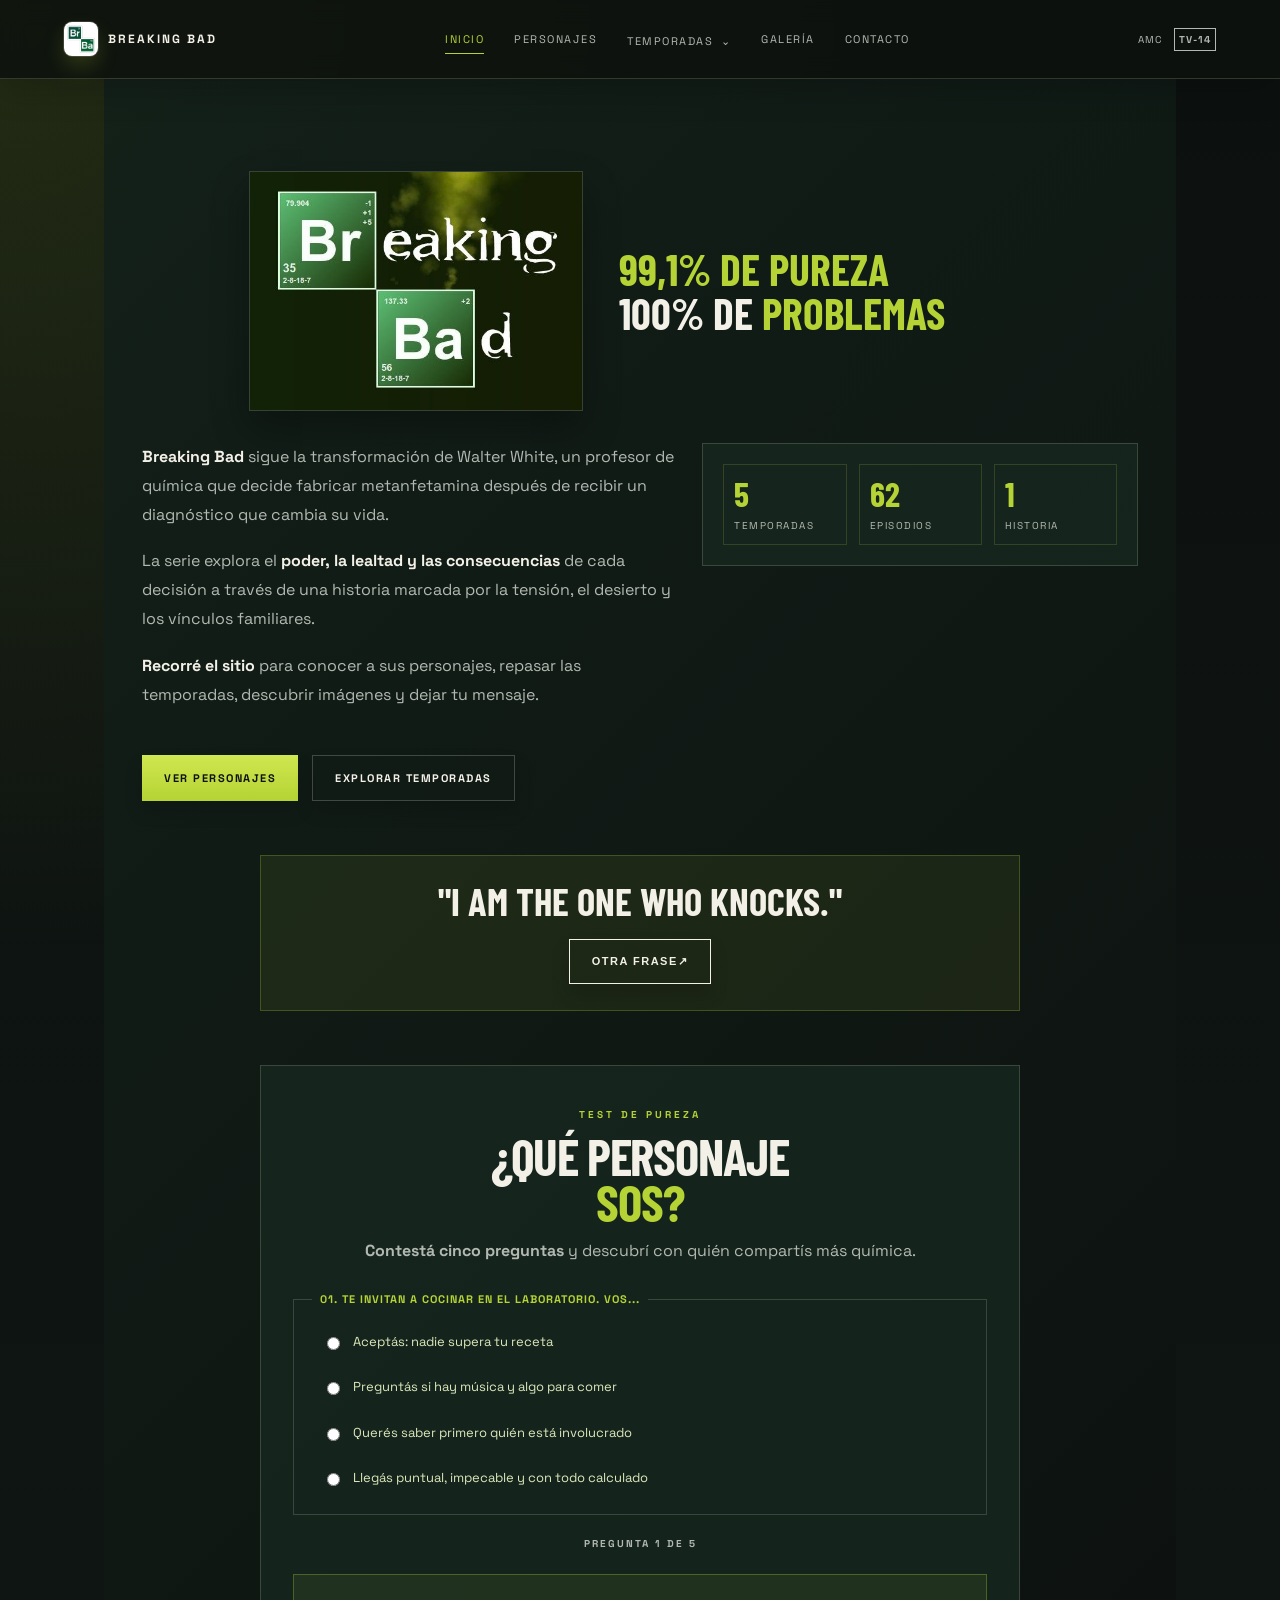
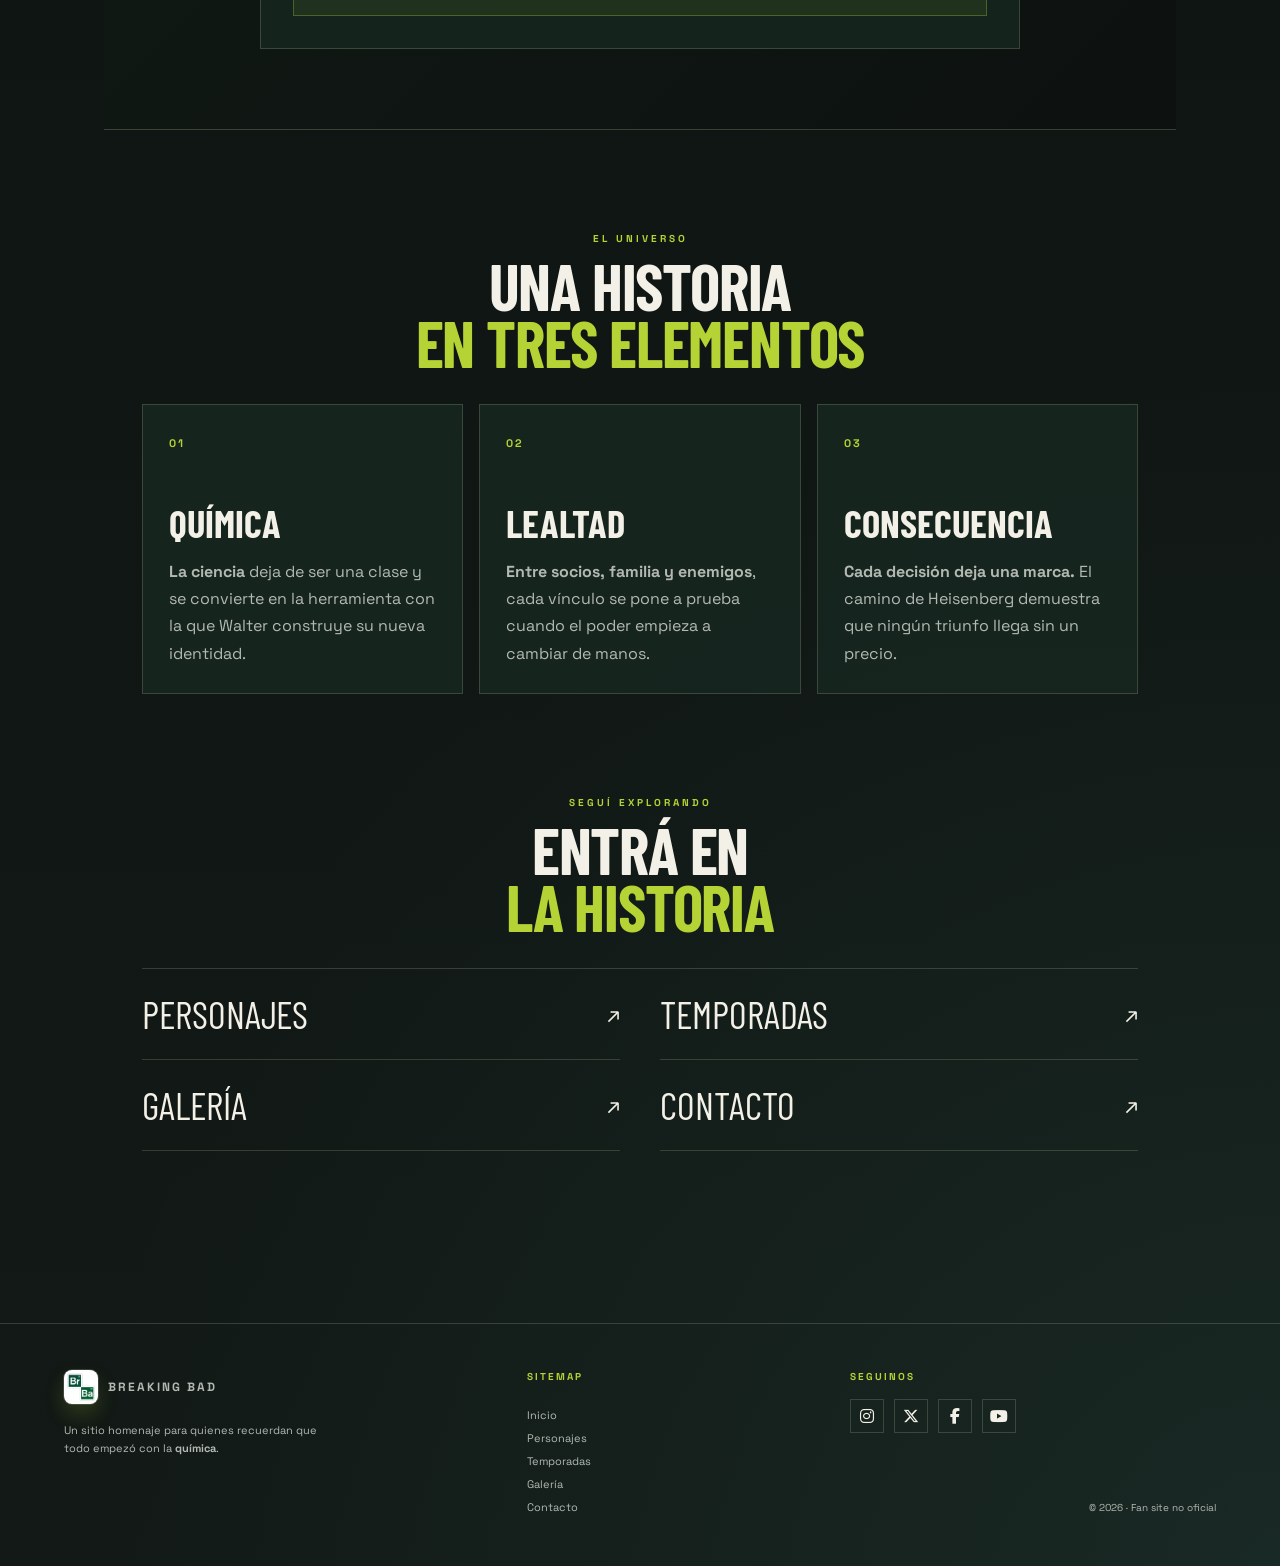
==== commit be5a26e9: "Completar marcado strong en todos los parrafos" ====
--- a/index.html
+++ b/index.html
@@ -10,7 +10,7 @@
   <link rel="preconnect" href="https://fonts.googleapis.com">
   <link rel="preconnect" href="https://fonts.gstatic.com" crossorigin>
   <link href="https://fonts.googleapis.com/css2?family=Barlow+Condensed:wght@400;500;600;700;800&family=Space+Grotesk:wght@400;500;600;700&display=swap" rel="stylesheet">
-  <link rel="stylesheet" href="css/style.css?v=b5649c9">
+  <link rel="stylesheet" href="css/style.css?v=home-spacing20260922">
 </head>
 <body>
   <header class="site-header">
@@ -56,8 +56,8 @@
       <div class="story-grid">
         <div>
           <p><strong>Breaking Bad</strong> sigue la transformación de Walter White, un profesor de química que decide fabricar metanfetamina después de recibir un diagnóstico que cambia su vida.</p>
-          <p>La serie explora el poder, la lealtad y las consecuencias de cada decisión a través de una historia marcada por la tensión, el desierto y los vínculos familiares.</p>
-          <p>Recorré el sitio para conocer a sus personajes, repasar las temporadas, descubrir imágenes y dejar tu mensaje.</p>
+          <p>La serie explora el <strong>poder, la lealtad y las consecuencias</strong> de cada decisión a través de una historia marcada por la tensión, el desierto y los vínculos familiares.</p>
+          <p><strong>Recorré el sitio</strong> para conocer a sus personajes, repasar las temporadas, descubrir imágenes y dejar tu mensaje.</p>
         </div>
         <div class="stats-box">
           <div><strong>5</strong><span>Temporadas</span></div>
@@ -72,15 +72,15 @@
       </div>
 
       <div class="quote-box home-quote" aria-live="polite">
-        <p id="quote-text">"I am the one who knocks."</p>
+        <p><strong id="quote-text">"I am the one who knocks."</strong></p>
         <button class="button button-outline" id="quote-button" type="button">Otra frase <span aria-hidden="true">↗</span></button>
       </div>
 
       <div class="quiz-box" id="character-quiz">
         <div class="quiz-heading">
-          <p class="section-label">Test de pureza</p>
+          <p class="section-label"><strong>Test de pureza</strong></p>
           <h2>¿Qué personaje<br><em>sos?</em></h2>
-          <p>Contestá cinco preguntas y descubrí con quién compartís más química.</p>
+          <p><strong>Contestá cinco preguntas</strong> y descubrí con quién compartís más química.</p>
         </div>
         <form id="quiz-form">
           <fieldset class="quiz-question is-active">
@@ -123,38 +123,38 @@
             <label><input type="radio" name="q5" value="Mike"> Un café y cero sorpresas</label>
           </fieldset>
         </form>
-        <p class="quiz-progress" id="quiz-progress">Pregunta 1 de 5</p>
+        <p class="quiz-progress"><strong id="quiz-progress">Pregunta 1 de 5</strong></p>
         <div class="quiz-result" id="quiz-result" aria-live="polite" hidden></div>
       </div>
     </section>
 
     <section class="content-section home-world" aria-labelledby="world-title">
       <div class="section-heading">
-        <p class="section-label">El universo</p>
+        <p class="section-label"><strong>El universo</strong></p>
         <h2 id="world-title">Una historia<br><em>en tres elementos</em></h2>
       </div>
       <div class="world-grid">
         <article class="world-card">
           <span class="world-number">01</span>
           <h3>Química</h3>
-          <p>La ciencia deja de ser una clase y se convierte en la herramienta con la que Walter construye su nueva identidad.</p>
+          <p><strong>La ciencia</strong> deja de ser una clase y se convierte en la herramienta con la que Walter construye su nueva identidad.</p>
         </article>
         <article class="world-card">
           <span class="world-number">02</span>
           <h3>Lealtad</h3>
-          <p>Entre socios, familia y enemigos, cada vínculo se pone a prueba cuando el poder empieza a cambiar de manos.</p>
+          <p><strong>Entre socios, familia y enemigos</strong>, cada vínculo se pone a prueba cuando el poder empieza a cambiar de manos.</p>
         </article>
         <article class="world-card">
           <span class="world-number">03</span>
           <h3>Consecuencia</h3>
-          <p>Cada decisión deja una marca. El camino de Heisenberg demuestra que ningún triunfo llega sin un precio.</p>
+          <p><strong>Cada decisión deja una marca.</strong> El camino de Heisenberg demuestra que ningún triunfo llega sin un precio.</p>
         </article>
       </div>
     </section>
 
     <section class="content-section home-explore" aria-labelledby="explore-title">
       <div class="section-heading">
-        <p class="section-label">Seguí explorando</p>
+        <p class="section-label"><strong>Seguí explorando</strong></p>
         <h2 id="explore-title">Entrá en<br><em>la historia</em></h2>
       </div>
       <div class="explore-grid">
@@ -169,10 +169,10 @@
   <footer class="site-footer">
     <div class="footer-brand">
       <a class="brand" href="index.html"><img class="brand-mark" src="img/Breaking Bad Favicon.jfif" alt="Breaking Bad icono"><span>BREAKING BAD</span></a>
-      <p>Un sitio homenaje para quienes recuerdan que todo empezó con la química.</p>
+      <p>Un sitio homenaje para quienes recuerdan que todo empezó con la <strong>química</strong>.</p>
     </div>
     <nav class="footer-sitemap" aria-label="Mapa del sitio">
-      <p class="footer-title">Sitemap</p>
+      <p class="footer-title"><strong>Sitemap</strong></p>
       <a href="index.html">Inicio</a>
       <a href="personajes.html">Personajes</a>
       <a href="temporadas.html">Temporadas</a>
@@ -180,7 +180,7 @@
       <a href="contacto.html">Contacto</a>
     </nav>
     <div class="footer-social">
-      <p class="footer-title">Seguinos</p>
+      <p class="footer-title"><strong>Seguinos</strong></p>
       <div class="social-links">
         <a href="https://www.instagram.com/" aria-label="Instagram" target="_blank" rel="noreferrer"><i class="fa-brands fa-instagram" aria-hidden="true"></i></a>
         <a href="https://x.com/" aria-label="X" target="_blank" rel="noreferrer"><i class="fa-brands fa-x-twitter" aria-hidden="true"></i></a>
@@ -190,6 +190,6 @@
     </div>
     <small>© 2026 · Fan site no oficial</small>
   </footer>
-  <script src="js/base.js?v=9c49541"></script>
+  <script src="js/base.js?v=nav20260922"></script>
 </body>
 </html>
--- a/css/style.css
+++ b/css/style.css
@@ -793,21 +793,41 @@
 .gallery-grid {
 	display: grid;
 	grid-template-columns: repeat(4, minmax(0, 1fr));
-	grid-auto-rows: 190px;
+	grid-auto-rows: auto;
 	gap: 14px;
 }
 .gallery-item {
 	position: relative;
 	min-width: 0;
+	aspect-ratio: 4 / 3;
 	padding: 0;
 	overflow: hidden;
 	border: 1px solid var(--line);
 	background: var(--panel);
-	cursor: pointer;
+	cursor: zoom-in;
 	text-align: left;
-}
-.gallery-item-wide { grid-column: span 2; }
-.gallery-item-tall { grid-row: span 2; }
+	opacity: 0;
+	animation: galleryReveal .65s cubic-bezier(.2, .75, .25, 1) forwards;
+}
+.gallery-item:nth-child(2) { animation-delay: .06s; }
+.gallery-item:nth-child(3) { animation-delay: .12s; }
+.gallery-item:nth-child(4) { animation-delay: .18s; }
+.gallery-item:nth-child(5) { animation-delay: .24s; }
+.gallery-item:nth-child(6) { animation-delay: .3s; }
+.gallery-item:nth-child(7) { animation-delay: .36s; }
+.gallery-item:nth-child(8) { animation-delay: .42s; }
+.gallery-item:nth-child(9) { animation-delay: .48s; }
+.gallery-item:nth-child(10) { animation-delay: .54s; }
+.gallery-item:nth-child(11) { animation-delay: .6s; }
+.gallery-item:nth-child(12) { animation-delay: .66s; }
+@keyframes galleryReveal {
+	from { opacity: 0; transform: translateY(18px) scale(.97); }
+	to { opacity: 1; transform: translateY(0) scale(1); }
+}
+.gallery-item-wide, .gallery-item-tall {
+	grid-column: auto;
+	grid-row: auto;
+}
 .gallery-item::after {
 	content: "";
 	position: absolute;
@@ -821,13 +841,17 @@
 	object-fit: contain;
 	background: var(--ink);
 	filter: grayscale(.35);
-	transition: transform .45s ease, filter .45s ease;
+	transition: transform .55s cubic-bezier(.2, .75, .25, 1), filter .45s ease;
 }
 .gallery-item:hover img, .gallery-item:focus-visible img {
 	filter: grayscale(0);
-	transform: scale(1.06);
+	transform: scale(1.08);
 }
 .gallery-item:focus-visible { outline: 2px solid var(--acid); outline-offset: 3px; }
+@media (prefers-reduced-motion: reduce) {
+	.gallery-item { animation: none; opacity: 1; }
+	.gallery-item img { transition: none; }
+}
 .lightbox {
 	position: fixed;
 	inset: 0;
@@ -843,7 +867,20 @@
 .lightbox[hidden] { display: none; }
 .lightbox-figure { grid-column: 2; margin: 0; text-align: center; }
 .lightbox-figure img { width: auto; max-width: 100%; height: auto; max-height: 78vh; object-fit: contain; margin: auto; }
-.lightbox-figure figcaption { margin-top: 16px; color: var(--paper); font-family: "Barlow Condensed", sans-serif; font-size: 28px; text-transform: uppercase; }
+.lightbox-figure figcaption { margin-top: 16px; color: var(--paper); }
+.lightbox-counter {
+	display: block;
+	font-family: "Barlow Condensed", sans-serif;
+	font-size: 22px;
+	text-transform: uppercase;
+}
+.lightbox-description {
+	max-width: 680px;
+	margin: 8px auto 0;
+	color: var(--muted);
+	font-size: 13px;
+	line-height: 1.6;
+}
 .lightbox-control, .lightbox-close {
 	display: grid;
 	place-items: center;
@@ -1049,6 +1086,8 @@
 		padding: 58px 18px 54px;
 	}
 	.home-title-row { flex-direction: column; align-items: center; gap: 18px; }
+	.home-title-row > div { flex: 0 1 auto; width: 100%; }
+	.home-intro .section-heading { margin-bottom: 18px; }
 	.home-title-logo { width: min(360px, 100%); height: auto; object-fit: contain; }
 	.hero { padding-top: 32px; }
 	.hero-logo { display: none; }
@@ -1060,11 +1099,19 @@
 	.explore-grid { grid-template-columns: 1fr; }
 	.explore-link:nth-child(odd), .explore-link:nth-child(even) { margin-left: 0; margin-right: 0; }
 	.site-footer { grid-template-columns: 1fr; gap: 28px; }
+	.site-footer > *, .footer-sitemap, .footer-social { width: 100%; }
+	.site-footer { justify-items: start; text-align: left; }
+	.site-footer small { justify-self: start; }
 	.site-footer small { grid-column: auto; }
-	.gallery-grid { grid-template-columns: 1fr; grid-auto-rows: 240px; }
+	.gallery-grid {
+		grid-template-columns: minmax(0, 1fr);
+		grid-auto-rows: auto;
+		width: 100%;
+	}
 	.gallery-item-wide, .gallery-item-tall { grid-column: auto; grid-row: auto; }
+	.gallery-item { width: 100%; }
 	.lightbox { grid-template-columns: 1fr 1fr; align-items: end; padding: 70px 6vw 30px; }
-	.lightbox-figure { grid-column: 1 / -1; grid-row: 1; align-self: center; }
+	.lightbox-figure { grid-column: 1 / -1; grid-row: 1; align-self: center; touch-action: pan-y; }
 	.lightbox-prev { grid-column: 1; grid-row: 2; }
 	.lightbox-next { grid-column: 2; grid-row: 2; justify-self: end; }
 	.lightbox-close { right: 6vw; }
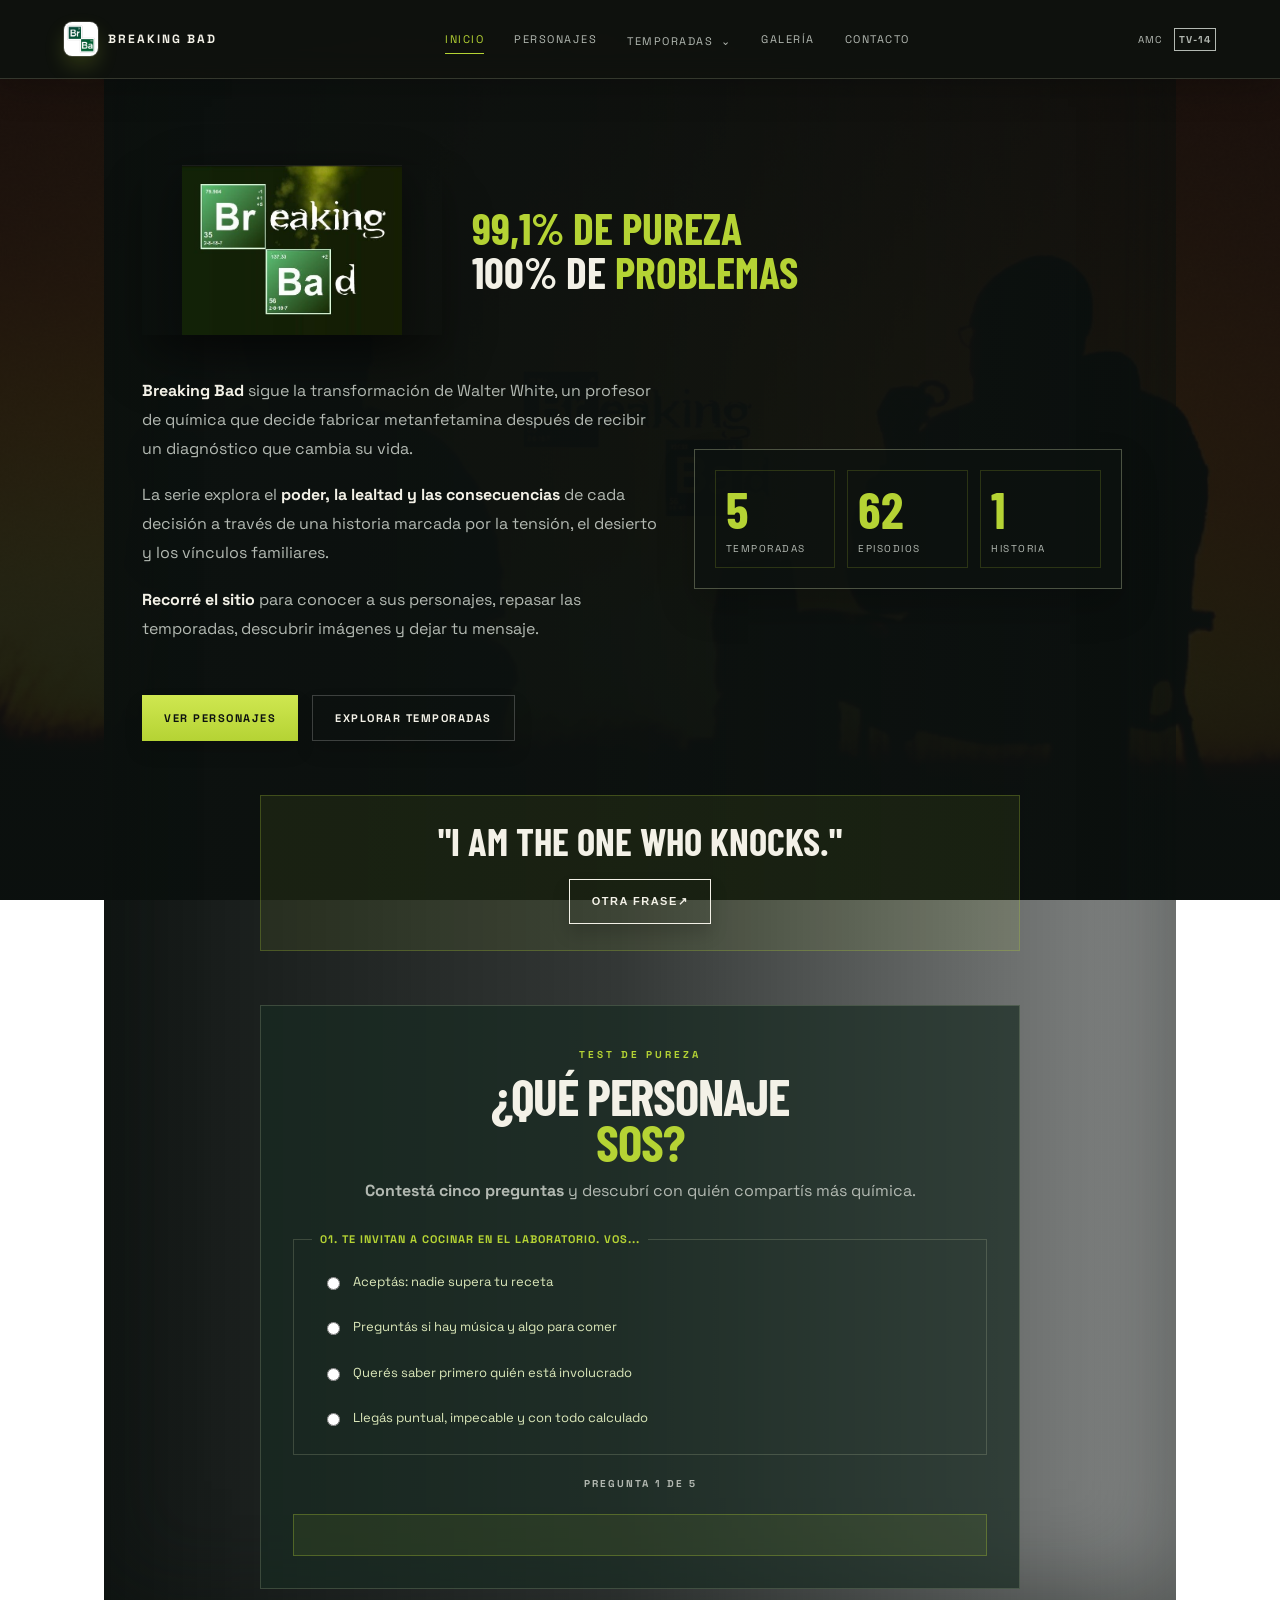
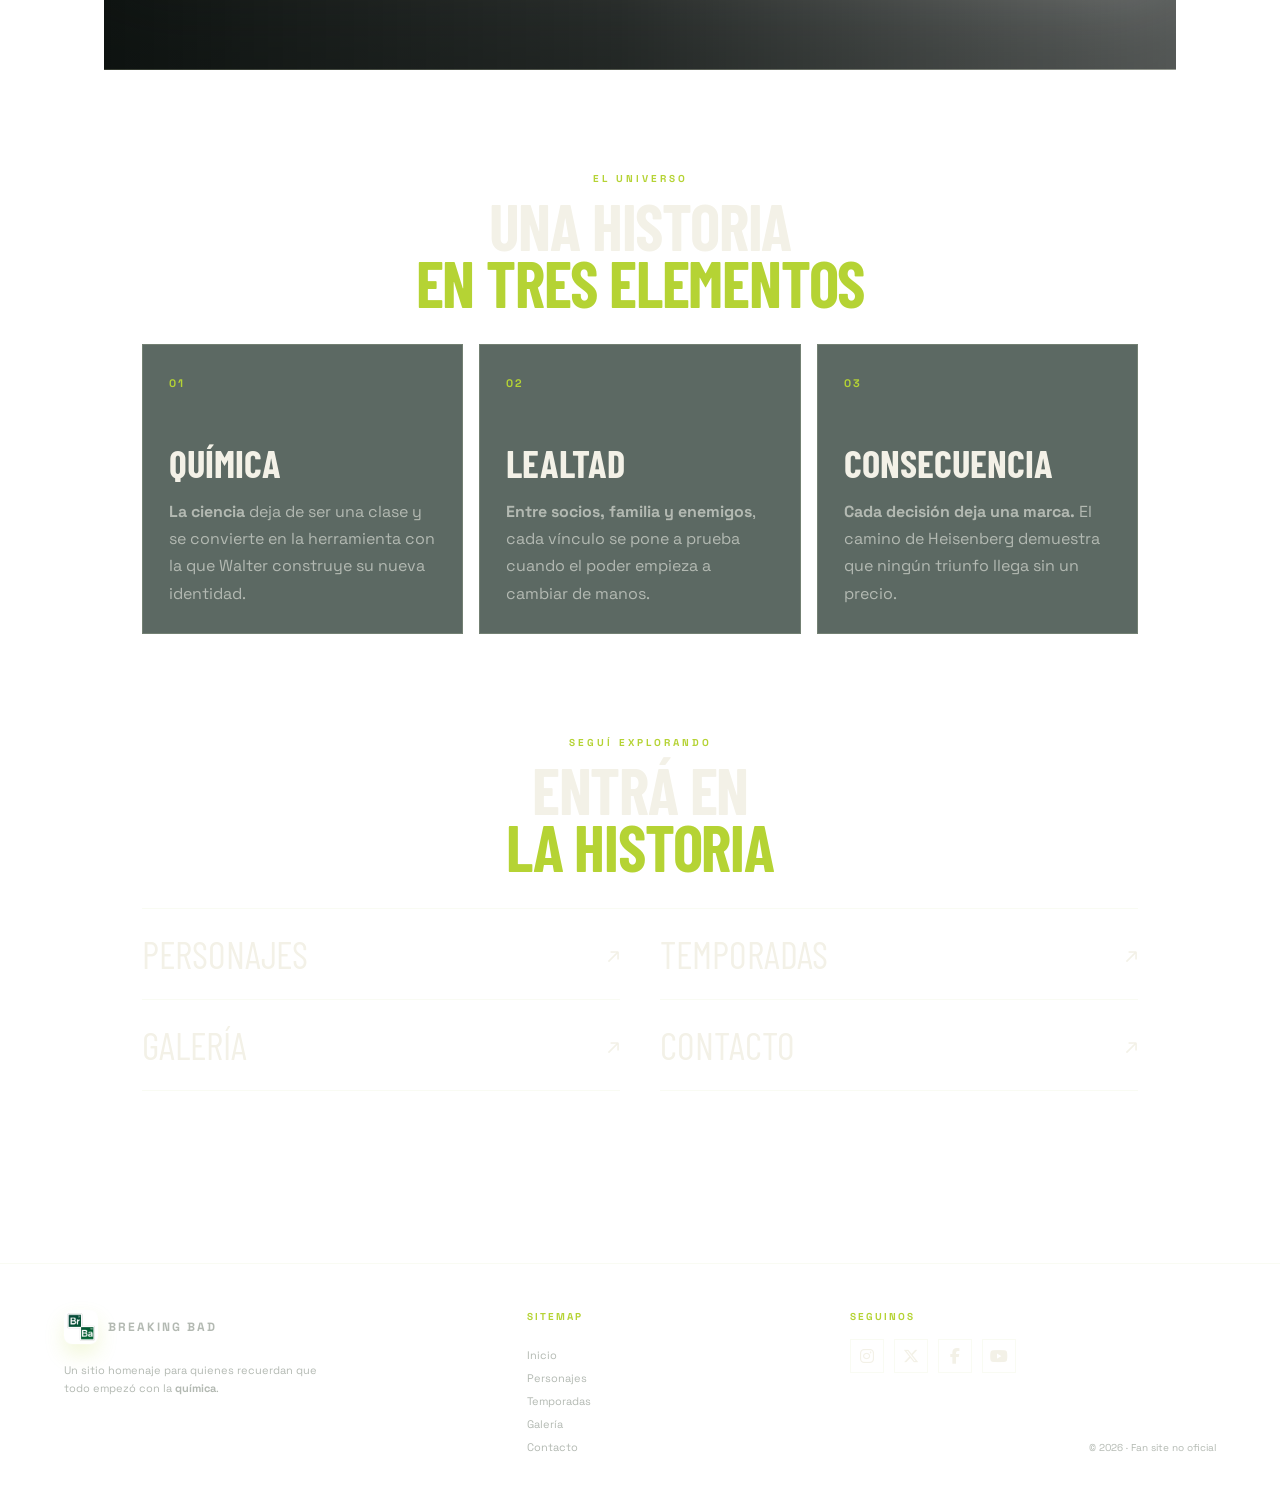
==== commit ea878f26: "Mejorar fondos y quiz del sitio" ====
--- a/index.html
+++ b/index.html
@@ -12,7 +12,7 @@
   <link href="https://fonts.googleapis.com/css2?family=Barlow+Condensed:wght@400;500;600;700;800&family=Space+Grotesk:wght@400;500;600;700&display=swap" rel="stylesheet">
   <link rel="stylesheet" href="css/style.css?v=home-spacing20260922">
 </head>
-<body>
+<body class="page-home">
   <header class="site-header">
     <a class="brand" href="index.html" aria-label="Breaking Bad, inicio">
       <img class="brand-mark" src="img/Breaking Bad Favicon.jfif" alt="Breaking Bad icono">
--- a/css/style.css
+++ b/css/style.css
@@ -24,6 +24,41 @@
 		linear-gradient(180deg, #0c110f 0%, #121916 100%);
 	color: var(--paper);
 	overflow-x: hidden;
+}
+body.page-personajes,
+body.page-temporadas,
+body.page-galeria,
+body.page-contacto,
+body.page-home {
+	background-attachment: fixed;
+	background-position: center top;
+	background-repeat: no-repeat;
+	background-size: cover;
+}
+body.page-home {
+	background-image:
+		linear-gradient(rgba(12, 17, 15, .82), rgba(12, 17, 15, .94)),
+		url("../img/Fondo.jpg");
+}
+body.page-personajes {
+	background-image:
+		linear-gradient(rgba(12, 17, 15, .86), rgba(12, 17, 15, .94)),
+		url("../img/FondoPersonajes.webp");
+}
+body.page-temporadas {
+	background-image:
+		linear-gradient(rgba(12, 17, 15, .84), rgba(12, 17, 15, .95)),
+		url("../img/Fondo01.webp");
+}
+body.page-galeria {
+	background-image:
+		linear-gradient(rgba(12, 17, 15, .86), rgba(12, 17, 15, .94)),
+		url("../img/Fondo02.webp");
+}
+body.page-contacto {
+	background-image:
+		linear-gradient(rgba(12, 17, 15, .84), rgba(12, 17, 15, .95)),
+		url("../img/Fondo03.webp");
 }
 a { color: inherit; text-decoration: none; }
 img { max-width: 100%; display: block; }
@@ -378,9 +413,10 @@
 .home-intro {
 	position: relative;
 	overflow: hidden;
-	padding: 92px 38px 80px;
-	background: linear-gradient(135deg, rgba(19, 32, 25, .96), rgba(12, 17, 15, .96));
+	padding: 86px 38px 80px;
+	background: linear-gradient(90deg, rgba(12, 17, 15, .98) 0%, rgba(12, 17, 15, .84) 48%, rgba(12, 17, 15, .5) 100%);
 	border-bottom: 1px solid var(--line);
+	box-shadow: inset 0 -80px 90px rgba(12, 17, 15, .42);
 }
 .home-intro > * { position: relative; z-index: 1; }
 .home-intro .section-heading {
@@ -393,19 +429,19 @@
 .home-title-row {
 	display: flex;
 	align-items: center;
-	justify-content: center;
-	gap: 36px;
-	width: fit-content;
-	max-width: 1120px;
-	margin: 0 auto;
+	justify-content: flex-start;
+	gap: 30px;
+	max-width: 980px;
+	margin: 0;
 }
 .home-title-row > div { min-width: 0; flex: 0 1 520px; }
 .home-title-logo {
-	width: min(420px, 40vw);
-	height: 240px;
-	object-fit: cover;
-	border: 1px solid var(--line);
+	width: min(300px, 30vw);
+	height: 170px;
+	object-fit: contain;
+	border: 0;
 	box-shadow: 0 18px 35px rgba(0, 0, 0, .3);
+	filter: drop-shadow(0 12px 24px rgba(0, 0, 0, .4));
 }
 .home-title-row h1 {
 	color: var(--paper);
@@ -421,6 +457,26 @@
 .home-title-accent,
 .home-title-line span {
 	color: var(--acid);
+}
+.home-intro .story-grid {
+	max-width: 980px;
+	margin-top: 42px;
+}
+.home-intro .story-grid > div:first-child {
+	max-width: 590px;
+}
+.home-intro .stats-box {
+	align-self: center;
+	background: rgba(13, 18, 15, .76);
+	border-color: rgba(220, 232, 186, .3);
+	box-shadow: 0 18px 35px rgba(0, 0, 0, .2);
+}
+.home-intro .stats-box strong {
+	font-size: clamp(36px, 4vw, 56px);
+}
+.home-intro .hero-actions {
+	max-width: 980px;
+	margin-top: 34px;
 }
 .home-quote {
 	width: 100%;
@@ -875,6 +931,7 @@
 	text-transform: uppercase;
 }
 .lightbox-description {
+	display: none;
 	max-width: 680px;
 	margin: 8px auto 0;
 	color: var(--muted);
@@ -1010,6 +1067,11 @@
 }
 
 @media (max-width: 760px) {
+	body.page-personajes,
+	body.page-temporadas,
+	body.page-galeria,
+	body.page-contacto,
+	body.page-home { background-attachment: scroll; }
 	.site-header {
 		position: relative;
 		padding: 18px 6vw;
@@ -1084,11 +1146,15 @@
 	.page-shell { padding: 0 6vw 60px; }
 	.home-intro {
 		padding: 58px 18px 54px;
+		background: linear-gradient(180deg, rgba(12, 17, 15, .96) 0%, rgba(12, 17, 15, .88) 100%);
 	}
 	.home-title-row { flex-direction: column; align-items: center; gap: 18px; }
 	.home-title-row > div { flex: 0 1 auto; width: 100%; }
 	.home-intro .section-heading { margin-bottom: 18px; }
 	.home-title-logo { width: min(360px, 100%); height: auto; object-fit: contain; }
+	.home-intro .story-grid { margin-top: 28px; }
+	.home-intro .story-grid > div:first-child { max-width: none; }
+	.home-intro .hero-actions { margin-top: 26px; }
 	.hero { padding-top: 32px; }
 	.hero-logo { display: none; }
 	.hero-actions { flex-direction: column; align-items: flex-start; }
